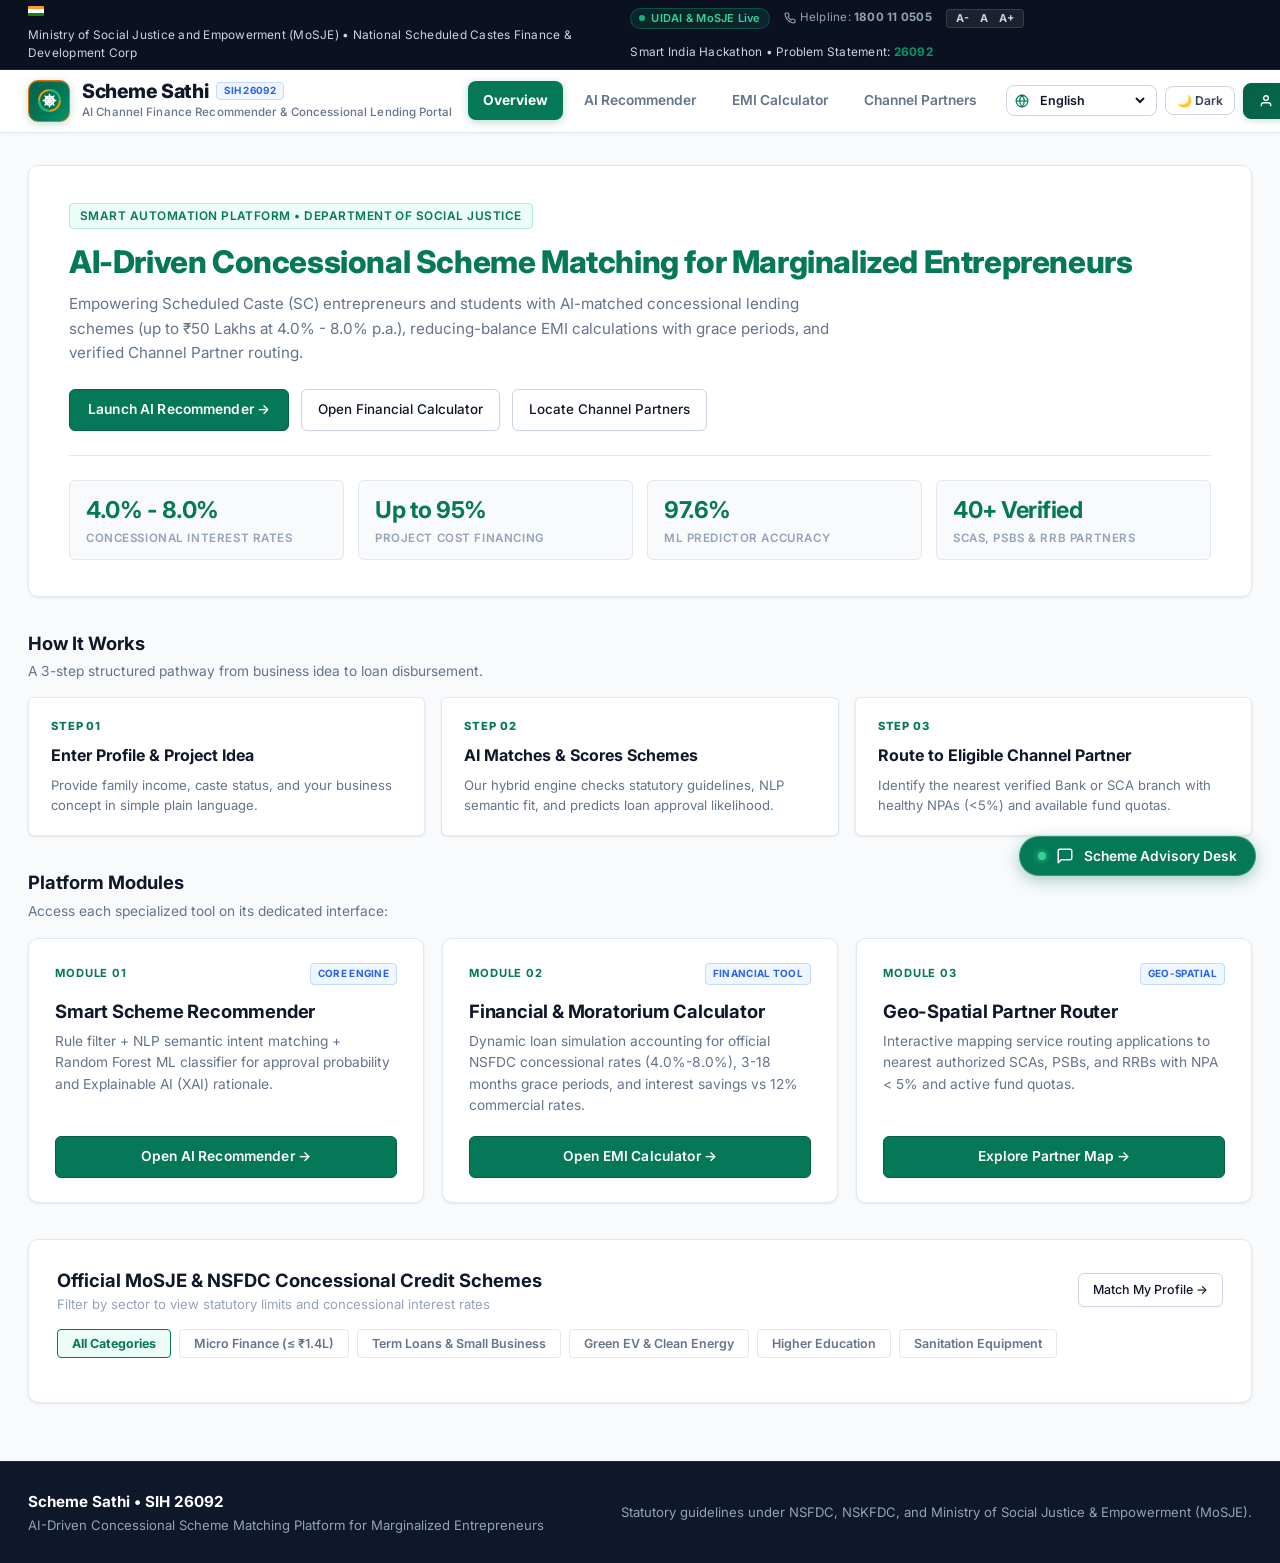
==== static/index.html @ c89c528b "Initial commit: Scheme Sathi - AI Concessional Finance Recommender & Concessional Lending Portal (SI" ====
<!DOCTYPE html>
<html lang="en">
<head>
  <meta charset="UTF-8">
  <meta name="viewport" content="width=device-width, initial-scale=1.0">
  <title>Scheme Sathi • AI Concessional Scheme Matching Platform (SIH 26092)</title>
  <link rel="stylesheet" href="/static/style.css">
  <link rel="icon" href="data:image/svg+xml,<svg xmlns=%22http://www.w3.org/2000/svg%22 viewBox=%220%22%200%22%20100%22%20100%22><rect width=%22100%22 height=%22100%22 rx=%2220%22 fill=%22%23047857%22/><text y=%2268%22 x=%2220%22 font-family=%22sans-serif%22 font-weight=%22900%22 font-size=%2250%22 fill=%22%23ffffff%22>SS</text></svg>">
</head>
<body>

  <!-- Top Gov Ribbon -->
  <div class="gov-ribbon">
    <div class="gov-ribbon-left">
      <span class="flag-strip"><span></span><span></span><span></span></span>
      <span data-i18n="gov_ribbon_text">Ministry of Social Justice and Empowerment (MoSJE) • National Scheduled Castes Finance & Development Corp</span>
    </div>
    <div class="gov-ribbon-right">
      <span class="gov-status-pill">
        <span class="gov-status-dot"></span>
        <span>UIDAI & MoSJE Live</span>
      </span>
      <a href="tel:1800110505" class="gov-ribbon-link" title="National Concessional Scheme Helpline">
        <svg width="12" height="12" viewBox="0 0 24 24" fill="none" stroke="currentColor" stroke-width="2.2"><path d="M22 16.92v3a2 2 0 0 1-2.18 2 19.79 19.79 0 0 1-8.63-3.07 19.5 19.5 0 0 1-6-6 19.79 19.79 0 0 1-3.07-8.67A2 2 0 0 1 4.11 2h3a2 2 0 0 1 2 1.72 12.84 12.84 0 0 0 .7 2.81 2 2 0 0 1-.45 2.11L8.09 9.91a16 16 0 0 0 6 6l1.27-1.27a2 2 0 0 1 2.11-.45 12.84 12.84 0 0 0 2.81.7A2 2 0 0 1 22 16.92z"></path></svg>
        <span>Helpline: <strong>1800 11 0505</strong></span>
      </a>
      <div class="gov-accessibility-tools" title="Portal Font Size Accessibility">
        <button type="button" class="font-size-btn" onclick="changeFontSize(-1)" title="Smaller Text">A-</button>
        <button type="button" class="font-size-btn" onclick="changeFontSize(0)" title="Default Text">A</button>
        <button type="button" class="font-size-btn" onclick="changeFontSize(1)" title="Larger Text">A+</button>
      </div>
      <span><span data-i18n="sih_tag">SIH PS: </span><strong style="color:var(--green-neon);">26092</strong></span>
    </div>
  </div>

  <!-- Header Navigation -->
  <header>
    <div class="nav-container">
      <a href="/" class="brand-wrapper" title="Scheme Sathi • MoSJE Concessional Lending Portal">
        <div class="brand-emblem-badge">
          <svg width="25" height="25" viewBox="0 0 24 24" fill="none" stroke="currentColor" stroke-width="2">
            <circle cx="12" cy="12" r="10" stroke="#f59e0b" stroke-width="1.8"/>
            <path d="M12 2a10 10 0 0 1 10 10M12 22a10 10 0 0 1-10-10" stroke="#10b981" stroke-width="2"/>
            <circle cx="12" cy="12" r="4" fill="#ffffff" fill-opacity="0.15"/>
            <path d="M12 6v12M6 12h12M7.76 7.76l8.48 8.48M7.76 16.24l8.48-8.48" stroke="#ffffff" stroke-width="1.4" stroke-linecap="round"/>
          </svg>
        </div>
        <div class="brand-text">
          <h1>Scheme Sathi <span class="sih-badge">SIH 26092</span></h1>
          <p data-i18n="portal_subtitle">AI Channel Finance Recommender & Concessional Lending Portal</p>
        </div>
      </a>

      <!-- Mobile Hamburger Button -->
      <button type="button" class="nav-mobile-toggle" onclick="toggleMobileNav(event)" aria-label="Toggle Navigation Menu">
        <svg width="22" height="22" viewBox="0 0 24 24" fill="none" stroke="currentColor" stroke-width="2.3" stroke-linecap="round"><line x1="3" y1="12" x2="21" y2="12"></line><line x1="3" y1="6" x2="21" y2="6"></line><line x1="3" y1="18" x2="21" y2="18"></line></svg>
      </button>

      <nav class="nav-links">
        <a href="/" class="nav-item active" data-i18n="nav_overview">
          <svg viewBox="0 0 24 24" fill="none" stroke="currentColor"><path d="M3 9l9-7 9 7v11a2 2 0 0 1-2 2H5a2 2 0 0 1-2-2z"></path><polyline points="9 22 9 12 15 12 15 22"></polyline></svg>
          <span data-i18n="nav_overview">Overview</span>
        </a>
        <a href="/recommender" class="nav-item" data-i18n="nav_recommender">
          <svg viewBox="0 0 24 24" fill="none" stroke="currentColor"><path d="M12 2v4M12 18v4M4.93 4.93l2.83 2.83M16.24 16.24l2.83 2.83M2 12h4M18 12h4M4.93 19.07l2.83-2.83M16.24 7.76l2.83-2.83"/></svg>
          <span data-i18n="nav_recommender">AI Recommender</span>
        </a>
        <a href="/calculator" class="nav-item" data-i18n="nav_calculator">
          <svg viewBox="0 0 24 24" fill="none" stroke="currentColor"><rect x="4" y="2" width="16" height="20" rx="2"></rect><line x1="8" y1="6" x2="16" y2="6"></line><line x1="16" y1="14" x2="16" y2="18"></line><path d="M16 10h.01M12 10h.01M8 10h.01M12 14h.01M8 14h.01M12 18h.01M8 18h.01"></path></svg>
          <span data-i18n="nav_calculator">EMI Calculator</span>
        </a>
        <a href="/locator" class="nav-item" data-i18n="nav_locator">
          <svg viewBox="0 0 24 24" fill="none" stroke="currentColor"><path d="M21 10c0 7-9 13-9 13s-9-6-9-13a9 9 0 0 1 18 0z"></path><circle cx="12" cy="10" r="3"></circle></svg>
          <span data-i18n="nav_locator">Channel Partners</span>
        </a>
        
        <div class="nav-controls">
          <div class="lang-select-box" title="Select Official Language">
            <svg width="14" height="14" viewBox="0 0 24 24" fill="none" stroke="var(--green-primary)" stroke-width="2"><circle cx="12" cy="12" r="10"></circle><line x1="2" y1="12" x2="22" y2="12"></line><path d="M12 2a15.3 15.3 0 0 1 4 10 15.3 15.3 0 0 1-4 10 15.3 15.3 0 0 1-4-10 15.3 15.3 0 0 1 4-10z"></path></svg>
            <select id="lang-select" class="lang-dropdown" onchange="setLanguage(this.value)" aria-label="Language Selector">
              <option value="en">English</option>
              <option value="hi">हिन्दी (Hindi)</option>
              <option value="mr">मराठी (Marathi)</option>
              <option value="ta">தமிழ் (Tamil)</option>
              <option value="te">తెలుగు (Telugu)</option>
              <option value="bn">বাংলা (Bengali)</option>
            </select>
          </div>
          <button id="theme-toggle-btn" class="theme-toggle-btn" onclick="toggleTheme()" title="Toggle Theme">
            🌙 Dark
          </button>
          <div id="auth-nav-container" class="auth-nav-container"></div>
        </div>
      </nav>
    </div>
  </header>

  <!-- Main Content -->
  <main class="main-wrapper">

    <!-- Hero Section -->
    <section class="gov-hero">
      <div class="gov-badge">
        <span data-i18n="hero_badge">Smart Automation Platform • Department of Social Justice</span>
      </div>
      <h2><span data-i18n="hero_h2_1">AI-Driven Concessional Scheme Matching for </span><span data-i18n="hero_h2_highlight">Marginalized Entrepreneurs</span></h2>
      <p data-i18n="hero_desc">
        Empowering Scheduled Caste (SC) entrepreneurs and students with AI-matched concessional lending schemes (up to ₹50 Lakhs at 4.0% - 8.0% p.a.), reducing-balance EMI calculations with grace periods, and verified Channel Partner routing.
      </p>

      <div style="display: flex; gap: 12px; flex-wrap: wrap; margin-bottom: 24px;">
        <a href="/recommender" class="btn-primary" data-i18n="btn_launch_ai">Launch AI Recommender →</a>
        <a href="/calculator" class="btn-secondary" data-i18n="btn_open_calc">Open Financial Calculator</a>
        <a href="/locator" class="btn-secondary" data-i18n="btn_locate_partners">Locate Channel Partners</a>
      </div>

      <div class="hero-stats-grid">
        <div class="stat-box">
          <h4>4.0% - 8.0%</h4>
          <p data-i18n="stat_rates_lbl">Concessional Interest Rates</p>
        </div>
        <div class="stat-box">
          <h4>Up to 95%</h4>
          <p data-i18n="stat_funding_lbl">Project Cost Financing</p>
        </div>
        <div class="stat-box">
          <h4>97.6%</h4>
          <p data-i18n="stat_accuracy_lbl">ML Predictor Accuracy</p>
        </div>
        <div class="stat-box">
          <h4>40+ Verified</h4>
          <p data-i18n="stat_partners_lbl">SCAs, PSBs & RRB Partners</p>
        </div>
      </div>
    </section>

    <!-- 3-Step Simple Stepper (How It Works - No Overwhelm) -->
    <div style="margin-bottom: 28px;">
      <h3 style="font-size: 1.15rem; font-weight: 700; color: var(--text-pure); margin-bottom: 4px;" data-i18n="how_title">
        How It Works
      </h3>
      <p style="color: var(--text-muted); font-size: 0.86rem; margin-bottom: 14px;" data-i18n="how_desc">
        A 3-step structured pathway from business idea to loan disbursement.
      </p>
      
      <div class="stepper-grid">
        <div class="step-card">
          <span class="step-number" data-i18n="step1_num">Step 01</span>
          <h4 class="step-title" data-i18n="step1_title">Enter Profile & Project Idea</h4>
          <p class="step-desc" data-i18n="step1_desc">Provide family income, caste status, and your business concept in simple plain language.</p>
        </div>
        <div class="step-card">
          <span class="step-number" data-i18n="step2_num">Step 02</span>
          <h4 class="step-title" data-i18n="step2_title">AI Matches & Scores Schemes</h4>
          <p class="step-desc" data-i18n="step2_desc">Our hybrid engine checks statutory guidelines, NLP semantic fit, and predicts loan approval likelihood.</p>
        </div>
        <div class="step-card">
          <span class="step-number" data-i18n="step3_num">Step 03</span>
          <h4 class="step-title" data-i18n="step3_title">Route to Eligible Channel Partner</h4>
          <p class="step-desc" data-i18n="step3_desc">Identify the nearest verified Bank or SCA branch with healthy NPAs (&lt;5%) and available fund quotas.</p>
        </div>
      </div>
    </div>

    <!-- 3 Dedicated Modules Showcase -->
    <div style="margin-bottom: 32px;">
      <h3 style="font-size: 1.15rem; font-weight: 700; color: var(--text-pure); margin-bottom: 4px;" data-i18n="modules_title">
        Platform Modules
      </h3>
      <p style="color: var(--text-muted); font-size: 0.86rem; margin-bottom: 16px;" data-i18n="modules_desc">
        Access each specialized tool on its dedicated interface:
      </p>

      <div class="module-cards-grid">
        <div class="module-card">
          <div>
            <div class="module-tag-header">
              <span class="module-index">Module 01</span>
              <span class="sih-badge" data-i18n="m1_tag">Core Engine</span>
            </div>
            <h3 data-i18n="m1_title">Smart Scheme Recommender</h3>
            <p data-i18n="m1_desc">
              Rule filter + NLP semantic intent matching + Random Forest ML classifier for approval probability and Explainable AI (XAI) rationale.
            </p>
          </div>
          <a href="/recommender" class="btn-primary" data-i18n="m1_btn">Open AI Recommender →</a>
        </div>

        <div class="module-card">
          <div>
            <div class="module-tag-header">
              <span class="module-index">Module 02</span>
              <span class="sih-badge" data-i18n="m2_tag">Financial Tool</span>
            </div>
            <h3 data-i18n="m2_title">Financial & Moratorium Calculator</h3>
            <p data-i18n="m2_desc">
              Dynamic loan simulation accounting for official NSFDC concessional rates (4.0%-8.0%), 3-18 months grace periods, and interest savings vs 12% commercial rates.
            </p>
          </div>
          <a href="/calculator" class="btn-primary" data-i18n="m2_btn">Open EMI Calculator →</a>
        </div>

        <div class="module-card">
          <div>
            <div class="module-tag-header">
              <span class="module-index">Module 03</span>
              <span class="sih-badge" data-i18n="m3_tag">Geo-Spatial</span>
            </div>
            <h3 data-i18n="m3_title">Geo-Spatial Partner Router</h3>
            <p data-i18n="m3_desc">
              Interactive mapping service routing applications to nearest authorized SCAs, PSBs, and RRBs with NPA &lt; 5% and active fund quotas.
            </p>
          </div>
          <a href="/locator" class="btn-primary" data-i18n="m3_btn">Explore Partner Map →</a>
        </div>
      </div>
    </div>

    <!-- Official Government Schemes Directory with Category Tabs -->
    <section class="gov-card">
      <div style="display: flex; justify-content: space-between; align-items: center; margin-bottom: 14px; flex-wrap: wrap; gap: 10px;">
        <div>
          <h3 style="font-size: 1.15rem; font-weight: 700; color: var(--text-pure);" data-i18n="schemes_dir_title">
            Official MoSJE & NSFDC Concessional Credit Schemes
          </h3>
          <p style="font-size: 0.82rem; color: var(--text-dim);" data-i18n="schemes_dir_desc">
            Filter by sector to view statutory limits and concessional interest rates
          </p>
        </div>
        <a href="/recommender" class="btn-secondary" style="padding: 6px 14px; font-size: 0.78rem;" data-i18n="btn_match_profile">
          Match My Profile →
        </a>
      </div>

      <!-- Category Filter Tabs to Prevent Overwhelm -->
      <div class="tab-pills-bar">
        <button class="tab-pill active" onclick="filterLandingSchemes('all', this)" data-i18n="tab_all">All Categories</button>
        <button class="tab-pill" onclick="filterLandingSchemes('micro_finance', this)" data-i18n="tab_micro">Micro Finance (≤ ₹1.4L)</button>
        <button class="tab-pill" onclick="filterLandingSchemes('term_loan', this)" data-i18n="tab_term">Term Loans & Small Business</button>
        <button class="tab-pill" onclick="filterLandingSchemes('green_energy', this)" data-i18n="tab_green">Green EV & Clean Energy</button>
        <button class="tab-pill" onclick="filterLandingSchemes('education', this)" data-i18n="tab_edu">Higher Education</button>
        <button class="tab-pill" onclick="filterLandingSchemes('sanitation', this)" data-i18n="tab_sanitation">Sanitation Equipment</button>
      </div>

      <div id="schemes-preview-grid" class="schemes-result-grid">
        <!-- Populated via JS -->
      </div>
    </section>

  </main>

  <!-- Footer -->
  <footer>
    <div class="footer-inner">
      <div>
        <h4 style="color: #ffffff; font-size: 0.95rem; margin-bottom: 2px;" data-i18n="footer_title">Scheme Sathi • SIH 26092</h4>
        <p data-i18n="footer_desc">AI-Driven Concessional Scheme Matching Platform for Marginalized Entrepreneurs</p>
      </div>
      <div>
        <p data-i18n="footer_guidelines">Statutory guidelines under NSFDC, NSKFDC, and Ministry of Social Justice & Empowerment (MoSJE).</p>
      </div>
    </div>
  </footer>

  <script src="/static/app.js?v=3.2"></script>
  <script>
    let cachedSchemes = [];
    let currentCategoryFilter = 'all';

    document.addEventListener('DOMContentLoaded', async () => {
      try {
        const res = await fetch('/api/schemes');
        const data = await res.json();
        cachedSchemes = data.schemes || [];
        renderSchemes(cachedSchemes);
      } catch (e) {
        console.error(e);
      }
    });

    window.onLanguageChange = function(lang) {
      if (cachedSchemes.length > 0) {
        if (currentCategoryFilter === 'all') {
          renderSchemes(cachedSchemes);
        } else {
          renderSchemes(cachedSchemes.filter(s => s.category === currentCategoryFilter));
        }
      }
    };

    function filterLandingSchemes(cat, btn) {
      currentCategoryFilter = cat;
      document.querySelectorAll('.tab-pill').forEach(p => p.classList.remove('active'));
      btn.classList.add('active');

      if (cat === 'all') {
        renderSchemes(cachedSchemes);
      } else {
        const filtered = cachedSchemes.filter(s => s.category === cat);
        renderSchemes(filtered);
      }
    }

    function renderSchemes(list) {
      const container = document.getElementById('schemes-preview-grid');
      if (!container) return;

      container.innerHTML = list.map(s => {
        const displayName = (currentLang !== 'en' && s.name_hi) ? s.name_hi : s.name;
        const displaySubName = (currentLang !== 'en' && s.name_hi) ? s.name : s.name_hi;
        const displayDesc = (currentLang !== 'en' && s.description_hi) ? s.description_hi : s.description_en;

        return `
          <div class="scheme-card">
            <div>
              <span class="scheme-cat-pill">${s.category.replace('_', ' ')}</span>
              <h4 class="scheme-title" style="font-size: 1.05rem;">${displayName}</h4>
              <p class="scheme-title-hi">${displaySubName}</p>
              
              <div class="spec-grid">
                <div class="spec-cell">
                  <span>${t('card_rate')}</span>
                  <span class="concessional-rate">${s.interest_rate_beneficiary_pct}% p.a.</span>
                </div>
                <div class="spec-cell">
                  <span>${t('card_max_loan')}</span>
                  <span>₹${(s.max_loan_amount).toLocaleString('en-IN')}</span>
                </div>
                <div class="spec-cell">
                  <span>${t('card_moratorium')}</span>
                  <span>${s.moratorium_months} ${currentLang === 'hi' ? 'माह' : 'Months'}</span>
                </div>
                <div class="spec-cell">
                  <span>${t('card_tenure')}</span>
                  <span>${s.max_tenure_years} ${currentLang === 'hi' ? 'वर्ष' : 'Years'}</span>
                </div>
              </div>
              <p style="font-size: 0.82rem; color: var(--text-muted); margin-bottom: 16px; line-height: 1.5;">${displayDesc}</p>
            </div>
            <div style="display: flex; gap: 8px; flex-wrap: wrap;">
              <a href="/recommender" class="btn-secondary" style="flex:1; font-size:0.78rem; padding:8px; text-align:center;">${currentLang === 'hi' ? 'पात्रता जांचें' : 'Check Eligibility'}</a>
              <a href="/calculator?loan=${s.max_loan_amount}&rate=${s.interest_rate_beneficiary_pct}&tenure=${s.max_tenure_years}&moratorium=${s.moratorium_months}" class="btn-secondary" style="flex:1; font-size:0.78rem; padding:8px; text-align:center;">${t('btn_calc_emi')}</a>
              <button onclick="openRegistrationModal('${s.id}')" class="btn-primary" style="width:100%; font-size:0.80rem; padding:8px; margin-top:4px;">${currentLang === 'hi' ? 'योजना हेतु ऑनलाइन पंजीकरण करें →' : 'Register for Scheme Online →'}</button>
            </div>
          </div>
        `;
      }).join('');
    }
  </script>
</body>
</html>
---- static/style.css ----
/* Scheme Sathi - Professional Institutional Design System */
/* MoSJE & NSFDC Concessional Lending Portal */
@import url('https://fonts.googleapis.com/css2?family=Inter:wght@300;400;500;600;700;800&display=swap');

:root {
  /* Institutional Light Theme (Default - Non-AI, Authentic Govt Fintech) */
  --bg-deep: #f8fafc;
  --bg-main: #f1f5f9;
  --bg-card: #ffffff;
  --bg-card-hover: #f8fafc;
  --bg-card-subtle: #f8fafc;
  --bg-glass: rgba(255, 255, 255, 0.96);
  
  --green-primary: #047857;       /* Rich MoSJE Forest Emerald */
  --green-neon: #059669;          /* Emerald 600 for high-contrast accents */
  --green-dark: #065f46;          /* Emerald 800 for buttons and active states */
  --green-glow: rgba(4, 120, 87, 0.1);
  --green-subtle: #ecfdf5;        /* Soft emerald tint for badges */
  --green-border: #a7f3d0;        /* Crisp border for success states */
  --green-border-hover: #059669;
  
  --accent-amber: #d97706;        /* Amber 600 */
  --accent-amber-subtle: #fffbeb;
  --accent-amber-border: #fde68a;
  
  --accent-red: #dc2626;          /* Red 600 */
  --accent-red-subtle: #fef2f2;
  --accent-red-border: #fecaca;
  
  --accent-blue: #2563eb;         /* Blue 600 */
  --accent-blue-subtle: #eff6ff;
  --accent-blue-border: #bfdbfe;
  
  --text-pure: #0f172a;           /* Slate 900 - Authoritative headings */
  --text-main: #334155;           /* Slate 700 - Highly legible body */
  --text-muted: #64748b;          /* Slate 500 */
  --text-dim: #94a3b8;            /* Slate 400 */
  
  --border-dark: #e2e8f0;         /* Slate 200 */
  --border-subtle: #cbd5e1;       /* Slate 300 */
  
  --radius-xs: 4px;
  --radius-sm: 6px;
  --radius-md: 10px;
  --radius-lg: 14px;
  
  --shadow-card: 0 1px 3px 0 rgba(15, 23, 42, 0.08), 0 1px 2px -1px rgba(15, 23, 42, 0.04);
  --shadow-card-hover: 0 4px 6px -1px rgba(15, 23, 42, 0.1), 0 2px 4px -2px rgba(15, 23, 42, 0.06);
  --shadow-modal: 0 20px 25px -5px rgba(15, 23, 42, 0.15), 0 8px 10px -6px rgba(15, 23, 42, 0.1);
  --shadow-glow: none;
}

[data-theme="dark"] {
  /* Executive Slate Dark Theme (Non-AI, Professional Enterprise Dark) */
  --bg-deep: #0b0f19;
  --bg-main: #0f172a;
  --bg-card: #111827;
  --bg-card-hover: #1f2937;
  --bg-card-subtle: #162032;
  --bg-glass: rgba(15, 23, 42, 0.95);
  
  --green-primary: #10b981;
  --green-neon: #10b981;
  --green-dark: #059669;
  --green-glow: rgba(16, 185, 129, 0.12);
  --green-subtle: rgba(16, 185, 129, 0.12);
  --green-border: rgba(16, 185, 129, 0.25);
  --green-border-hover: #10b981;
  
  --accent-amber: #f59e0b;
  --accent-amber-subtle: rgba(245, 158, 11, 0.12);
  --accent-amber-border: rgba(245, 158, 11, 0.25);
  
  --accent-red: #ef4444;
  --accent-red-subtle: rgba(239, 68, 68, 0.12);
  --accent-red-border: rgba(239, 68, 68, 0.25);
  
  --accent-blue: #38bdf8;
  --accent-blue-subtle: rgba(56, 189, 248, 0.12);
  --accent-blue-border: rgba(56, 189, 248, 0.25);
  
  --text-pure: #f8fafc;
  --text-main: #e2e8f0;
  --text-muted: #94a3b8;
  --text-dim: #64748b;
  
  --border-dark: #1f2937;
  --border-subtle: #374151;
  
  --shadow-card: 0 4px 12px rgba(0, 0, 0, 0.4);
  --shadow-card-hover: 0 6px 20px rgba(0, 0, 0, 0.6);
  --shadow-modal: 0 25px 50px -12px rgba(0, 0, 0, 0.7);
  --shadow-glow: none;
}

* {
  box-sizing: border-box;
  margin: 0;
  padding: 0;
  font-family: 'Inter', system-ui, -apple-system, sans-serif;
  -webkit-font-smoothing: antialiased;
}

body {
  background-color: var(--bg-deep);
  color: var(--text-main);
  line-height: 1.55;
  min-height: 100vh;
  display: flex;
  flex-direction: column;
  transition: background-color 0.2s ease, color 0.2s ease;
}

/* Top Gov Ribbon - Authoritative Government Header */
.gov-ribbon {
  background: #0b1120;
  color: #cbd5e1;
  font-size: 0.74rem;
  padding: 6px 28px;
  display: flex;
  justify-content: space-between;
  align-items: center;
  border-bottom: 1px solid #1e293b;
  letter-spacing: 0.02em;
  position: relative;
  z-index: 1001;
}

.gov-ribbon-left {
  display: flex;
  align-items: center;
  gap: 10px;
  flex-wrap: wrap;
}

.gov-ribbon-right {
  display: flex;
  align-items: center;
  gap: 14px;
  flex-wrap: wrap;
}

.flag-strip {
  width: 16px;
  height: 10px;
  display: inline-flex;
  flex-direction: column;
  margin-right: 6px;
  border-radius: 1px;
  overflow: hidden;
  vertical-align: middle;
  box-shadow: 0 0 1px rgba(0,0,0,0.5);
}
.flag-strip span:nth-child(1) { background: #FF9933; height: 3.33px; }
.flag-strip span:nth-child(2) { background: #FFFFFF; height: 3.33px; }
.flag-strip span:nth-child(3) { background: #138808; height: 3.34px; }

.gov-ribbon-link {
  color: #94a3b8;
  text-decoration: none;
  display: inline-flex;
  align-items: center;
  gap: 4px;
  font-size: 0.72rem;
  transition: color 0.15s ease;
}

.gov-ribbon-link:hover {
  color: #38bdf8;
}

.gov-status-pill {
  display: inline-flex;
  align-items: center;
  gap: 6px;
  font-size: 0.69rem;
  background: rgba(16, 185, 129, 0.12);
  color: #34d399;
  border: 1px solid rgba(16, 185, 129, 0.3);
  padding: 1px 8px;
  border-radius: 999px;
  font-weight: 600;
}

.gov-status-dot {
  width: 6px;
  height: 6px;
  background: #10b981;
  border-radius: 50%;
  animation: pulse-dot 2.2s infinite ease-in-out;
}

@keyframes pulse-dot {
  0%, 100% { opacity: 1; transform: scale(1); }
  50% { opacity: 0.35; transform: scale(0.75); }
}

.gov-accessibility-tools {
  display: inline-flex;
  align-items: center;
  gap: 3px;
  background: rgba(255, 255, 255, 0.07);
  padding: 1px 5px;
  border-radius: 4px;
  border: 1px solid rgba(255, 255, 255, 0.12);
}

.font-size-btn {
  background: transparent;
  border: none;
  color: #cbd5e1;
  font-size: 0.68rem;
  font-weight: 700;
  cursor: pointer;
  padding: 2px 4px;
  border-radius: 2px;
  transition: all 0.15s ease;
  line-height: 1;
}

.font-size-btn:hover {
  background: rgba(255, 255, 255, 0.2);
  color: #ffffff;
}

/* Header Navigation Bar */
header {
  background: var(--bg-glass);
  backdrop-filter: blur(16px);
  -webkit-backdrop-filter: blur(16px);
  border-bottom: 1px solid var(--border-dark);
  padding: 10px 28px;
  position: sticky;
  top: 0;
  z-index: 1000;
  transition: all 0.2s ease;
  box-shadow: 0 1px 4px 0 rgba(15, 23, 42, 0.05);
}

[data-theme="dark"] header {
  border-bottom: 1px solid rgba(16, 185, 129, 0.18);
  box-shadow: 0 4px 20px -2px rgba(0, 0, 0, 0.45);
}

.nav-container {
  max-width: 1360px;
  margin: 0 auto;
  display: flex;
  align-items: center;
  justify-content: space-between;
  gap: 16px;
  position: relative;
}

.brand-wrapper {
  display: flex;
  align-items: center;
  gap: 12px;
  text-decoration: none;
  flex-shrink: 0;
}

.brand-emblem-badge {
  width: 42px;
  height: 42px;
  background: linear-gradient(135deg, #065f46 0%, #047857 60%, #059669 100%);
  border: 1.5px solid #d97706;
  border-radius: 10px;
  display: flex;
  align-items: center;
  justify-content: center;
  color: #ffffff;
  box-shadow: 0 2px 8px rgba(4, 120, 87, 0.25), inset 0 1px 1px rgba(255, 255, 255, 0.2);
  transition: transform 0.2s ease, box-shadow 0.2s ease;
  position: relative;
  flex-shrink: 0;
}

.brand-wrapper:hover .brand-emblem-badge {
  transform: translateY(-1px);
  box-shadow: 0 4px 12px rgba(4, 120, 87, 0.35);
}

.brand-text h1 {
  font-size: 1.22rem;
  font-weight: 800;
  color: var(--text-pure);
  display: flex;
  align-items: center;
  gap: 8px;
  letter-spacing: -0.4px;
  line-height: 1.2;
}

.sih-badge {
  font-size: 0.62rem;
  background: var(--accent-blue-subtle);
  color: var(--accent-blue);
  padding: 2px 7px;
  border-radius: 4px;
  font-weight: 700;
  border: 1px solid var(--accent-blue-border);
  letter-spacing: 0.03em;
  text-transform: uppercase;
}

.brand-text p {
  font-size: 0.72rem;
  color: var(--text-muted);
  font-weight: 500;
  letter-spacing: 0.01em;
  margin-top: 1px;
}

.nav-links {
  display: flex;
  align-items: center;
  gap: 6px;
}

.nav-item {
  text-decoration: none;
  color: var(--text-muted);
  font-weight: 600;
  font-size: 0.86rem;
  transition: all 0.18s cubic-bezier(0.4, 0, 0.2, 1);
  padding: 8px 14px;
  border-radius: 8px;
  border: 1px solid transparent;
  display: inline-flex;
  align-items: center;
  gap: 7px;
  position: relative;
  white-space: nowrap;
}

.nav-item svg {
  width: 16px;
  height: 16px;
  stroke-width: 2.2;
  transition: transform 0.18s ease;
  flex-shrink: 0;
}

.nav-item:hover {
  color: var(--text-pure);
  background: var(--bg-card-hover);
  border-color: var(--border-dark);
}

.nav-item:hover svg {
  transform: translateY(-1px);
}

.nav-item.active {
  color: #ffffff !important;
  background: var(--green-primary);
  font-weight: 700;
  box-shadow: 0 2px 8px rgba(4, 120, 87, 0.28);
  border-color: transparent;
}

.nav-item.active svg {
  stroke: #ffffff;
}

/* Theme & Language Controls */
.nav-controls {
  display: flex;
  align-items: center;
  gap: 8px;
  margin-left: 8px;
  flex-shrink: 0;
}

.theme-toggle-btn {
  background: var(--bg-card);
  border: 1px solid var(--border-subtle);
  color: var(--text-main);
  padding: 6px 11px;
  border-radius: 8px;
  font-size: 0.76rem;
  font-weight: 600;
  cursor: pointer;
  display: inline-flex;
  align-items: center;
  gap: 6px;
  transition: all 0.15s ease;
}

.theme-toggle-btn:hover {
  border-color: var(--green-primary);
  color: var(--green-primary);
  background: var(--bg-card-hover);
}

.lang-select-box {
  display: flex;
  align-items: center;
  background: var(--bg-card);
  border: 1px solid var(--border-subtle);
  border-radius: 8px;
  padding: 4px 8px;
  gap: 5px;
  transition: border-color 0.15s ease, box-shadow 0.15s ease;
}

.lang-select-box:hover, .lang-select-box:focus-within {
  border-color: var(--green-primary);
  box-shadow: 0 0 0 2px var(--green-glow);
}

.lang-dropdown {
  background: transparent;
  border: none;
  color: var(--text-pure);
  font-size: 0.78rem;
  font-weight: 600;
  cursor: pointer;
  outline: none;
  padding: 2px 2px;
}

.lang-dropdown option {
  background: var(--bg-card);
  color: var(--text-pure);
}

/* Mobile Hamburger Toggle */
.nav-mobile-toggle {
  display: none;
  background: var(--bg-card);
  border: 1px solid var(--border-dark);
  padding: 7px 10px;
  border-radius: 8px;
  color: var(--text-pure);
  cursor: pointer;
  align-items: center;
  justify-content: center;
  transition: all 0.15s ease;
}

.nav-mobile-toggle:hover {
  background: var(--bg-card-hover);
  border-color: var(--green-primary);
}

/* Main Container */
.main-wrapper {
  max-width: 1320px;
  margin: 0 auto;
  padding: 32px 28px;
  flex: 1;
  width: 100%;
}

/* Hero Section - Clean Institutional Banner */
.gov-hero, .cyber-hero {
  background: var(--bg-card);
  border: 1px solid var(--border-dark);
  border-radius: var(--radius-md);
  padding: 36px 40px;
  margin-bottom: 32px;
  position: relative;
  box-shadow: var(--shadow-card);
}

.gov-badge, .cyber-badge {
  display: inline-flex;
  align-items: center;
  background: var(--green-subtle);
  border: 1px solid var(--green-border);
  color: var(--green-primary);
  font-size: 0.74rem;
  font-weight: 600;
  padding: 3px 10px;
  border-radius: var(--radius-xs);
  margin-bottom: 14px;
  letter-spacing: 0.04em;
  text-transform: uppercase;
}

.gov-hero h2, .cyber-hero h2 {
  font-size: 1.95rem;
  font-weight: 800;
  color: var(--text-pure);
  line-height: 1.25;
  margin-bottom: 10px;
  letter-spacing: -0.4px;
}

.gov-hero h2 span, .cyber-hero h2 span {
  color: var(--green-primary);
}

.gov-hero p, .cyber-hero p {
  color: var(--text-muted);
  font-size: 0.95rem;
  max-width: 780px;
  margin-bottom: 24px;
  line-height: 1.6;
}

.hero-stats-grid {
  display: grid;
  grid-template-columns: repeat(auto-fit, minmax(170px, 1fr));
  gap: 14px;
  padding-top: 24px;
  border-top: 1px solid var(--border-dark);
}

.stat-box {
  background: var(--bg-card-subtle);
  border: 1px solid var(--border-dark);
  border-radius: var(--radius-sm);
  padding: 12px 16px;
}

.stat-box h4 {
  font-size: 1.45rem;
  font-weight: 700;
  color: var(--green-primary);
  letter-spacing: -0.5px;
}

.stat-box p {
  font-size: 0.72rem;
  color: var(--text-dim);
  margin-bottom: 0;
  text-transform: uppercase;
  letter-spacing: 0.05em;
  font-weight: 600;
}

/* Stepper Workflow (How It Works) */
.stepper-grid {
  display: grid;
  grid-template-columns: repeat(3, 1fr);
  gap: 16px;
  margin-bottom: 32px;
}

@media (max-width: 860px) {
  .stepper-grid {
    grid-template-columns: 1fr;
  }
}

.step-card {
  background: var(--bg-card);
  border: 1px solid var(--border-dark);
  border-radius: var(--radius-sm);
  padding: 20px 22px;
  display: flex;
  flex-direction: column;
  gap: 8px;
  box-shadow: var(--shadow-card);
}

.step-number {
  font-size: 0.7rem;
  font-weight: 800;
  color: var(--green-primary);
  letter-spacing: 0.08em;
  text-transform: uppercase;
}

.step-title {
  font-size: 1rem;
  font-weight: 700;
  color: var(--text-pure);
}

.step-desc {
  font-size: 0.82rem;
  color: var(--text-muted);
  line-height: 1.5;
}

/* Feature Module Cards */
.module-cards-grid {
  display: grid;
  grid-template-columns: repeat(auto-fit, minmax(320px, 1fr));
  gap: 18px;
  margin-bottom: 36px;
}

.module-card {
  background: var(--bg-card);
  border: 1px solid var(--border-dark);
  border-radius: var(--radius-md);
  padding: 24px 26px;
  display: flex;
  flex-direction: column;
  justify-content: space-between;
  transition: transform 0.2s ease, box-shadow 0.2s ease, border-color 0.2s ease;
  box-shadow: var(--shadow-card);
}

.module-card:hover {
  transform: translateY(-2px);
  box-shadow: var(--shadow-card-hover);
  border-color: var(--green-border-hover);
}

.module-tag-header {
  display: flex;
  justify-content: space-between;
  align-items: center;
  margin-bottom: 12px;
}

.module-index {
  font-size: 0.7rem;
  font-weight: 700;
  color: var(--green-primary);
  letter-spacing: 0.08em;
  text-transform: uppercase;
}

.module-card h3 {
  font-size: 1.15rem;
  font-weight: 700;
  color: var(--text-pure);
  margin-bottom: 6px;
  letter-spacing: -0.2px;
}

.module-card p {
  color: var(--text-muted);
  font-size: 0.86rem;
  margin-bottom: 20px;
  line-height: 1.55;
}

/* Buttons - Clean Professional CTAs (No neon glow) */
.btn-primary, .btn-neon {
  background: var(--green-primary);
  color: #ffffff !important;
  font-weight: 600;
  font-size: 0.86rem;
  padding: 9px 18px;
  border-radius: var(--radius-sm);
  border: 1px solid var(--green-dark);
  cursor: pointer;
  text-decoration: none;
  display: inline-flex;
  align-items: center;
  justify-content: center;
  gap: 8px;
  transition: all 0.15s ease;
  letter-spacing: 0.01em;
  box-shadow: 0 1px 2px 0 rgba(0, 0, 0, 0.05);
}

.btn-primary:hover, .btn-neon:hover {
  background: var(--green-dark);
  color: #ffffff !important;
  box-shadow: 0 2px 4px 0 rgba(4, 120, 87, 0.25);
}

.btn-secondary, .btn-dark {
  background: var(--bg-card);
  color: var(--text-pure) !important;
  border: 1px solid var(--border-subtle);
  font-weight: 500;
  font-size: 0.84rem;
  padding: 8px 16px;
  border-radius: var(--radius-sm);
  cursor: pointer;
  text-decoration: none;
  display: inline-flex;
  align-items: center;
  justify-content: center;
  gap: 6px;
  transition: all 0.15s ease;
  box-shadow: 0 1px 2px 0 rgba(0, 0, 0, 0.03);
}

.btn-secondary:hover, .btn-dark:hover {
  background: var(--bg-card-hover);
  border-color: var(--text-muted);
  color: var(--text-pure) !important;
}

/* Category Filter Tabs */
.tab-pills-bar {
  display: flex;
  gap: 8px;
  flex-wrap: wrap;
  margin-bottom: 18px;
}

.tab-pill {
  background: var(--bg-card);
  border: 1px solid var(--border-dark);
  color: var(--text-muted);
  padding: 6px 14px;
  border-radius: var(--radius-xs);
  font-size: 0.78rem;
  font-weight: 600;
  cursor: pointer;
  transition: all 0.15s;
}

.tab-pill:hover {
  color: var(--text-pure);
  border-color: var(--border-subtle);
  background: var(--bg-card-hover);
}

.tab-pill.active {
  background: var(--green-subtle);
  border-color: var(--green-primary);
  color: var(--green-primary);
  font-weight: 700;
}

/* Progressive Disclosure Accordions */
.accordion-box {
  border: 1px solid var(--border-dark);
  border-radius: var(--radius-xs);
  background: var(--bg-card);
  margin-top: 14px;
  overflow: hidden;
}

.accordion-header {
  padding: 10px 14px;
  background: var(--bg-card-subtle);
  cursor: pointer;
  display: flex;
  justify-content: space-between;
  align-items: center;
  font-size: 0.82rem;
  font-weight: 600;
  color: var(--text-muted);
  user-select: none;
  border-bottom: 1px solid transparent;
}

.accordion-header:hover {
  color: var(--text-pure);
  background: var(--bg-card-hover);
}

.accordion-content {
  padding: 14px;
  font-size: 0.82rem;
  color: var(--text-muted);
  line-height: 1.55;
  border-top: 1px solid var(--border-dark);
  background: var(--bg-card);
}

/* Card & Form Styles */
.gov-card, .cyber-card {
  background: var(--bg-card);
  border: 1px solid var(--border-dark);
  border-radius: var(--radius-md);
  padding: 26px 28px;
  margin-bottom: 26px;
  box-shadow: var(--shadow-card);
}

.form-label {
  display: block;
  font-size: 0.74rem;
  font-weight: 600;
  color: var(--text-muted);
  margin-bottom: 5px;
  text-transform: uppercase;
  letter-spacing: 0.05em;
}

.form-input, .form-select, .form-textarea {
  width: 100%;
  padding: 9px 12px;
  border-radius: var(--radius-xs);
  border: 1px solid var(--border-subtle);
  font-size: 0.88rem;
  background: var(--bg-card);
  color: var(--text-pure);
  transition: all 0.15s ease;
}

.form-input:focus, .form-select:focus, .form-textarea:focus {
  outline: none;
  border-color: var(--green-primary);
  box-shadow: 0 0 0 3px var(--green-glow);
}

.form-textarea {
  resize: vertical;
  min-height: 75px;
}

.form-help {
  font-size: 0.72rem;
  color: var(--text-dim);
  margin-top: 4px;
}

/* Preset Persona Chips */
.persona-chip {
  background: var(--bg-card);
  border: 1px solid var(--border-subtle);
  border-radius: var(--radius-xs);
  padding: 5px 12px;
  font-size: 0.74rem;
  font-weight: 500;
  color: var(--text-main);
  cursor: pointer;
  transition: all 0.15s;
}

.persona-chip:hover {
  background: var(--green-subtle);
  border-color: var(--green-primary);
  color: var(--green-primary);
}

/* Scheme Result Cards */
.schemes-result-grid {
  display: grid;
  grid-template-columns: repeat(auto-fit, minmax(330px, 1fr));
  gap: 18px;
}

.scheme-card, .scheme-cyber-card {
  background: var(--bg-card);
  border: 1px solid var(--border-dark);
  border-radius: var(--radius-md);
  padding: 22px;
  display: flex;
  flex-direction: column;
  justify-content: space-between;
  transition: transform 0.2s ease, box-shadow 0.2s ease, border-color 0.2s ease;
  position: relative;
  box-shadow: var(--shadow-card);
}

.scheme-card:hover, .scheme-cyber-card:hover {
  transform: translateY(-2px);
  box-shadow: var(--shadow-card-hover);
  border-color: var(--border-subtle);
}

.scheme-card.top-pick, .scheme-cyber-card.top-pick {
  border: 1px solid var(--green-primary);
  box-shadow: 0 4px 14px rgba(4, 120, 87, 0.12);
}

.top-badge-ribbon {
  position: absolute;
  top: 0;
  right: 0;
  background: var(--green-primary);
  color: #ffffff;
  font-size: 0.65rem;
  font-weight: 700;
  padding: 3px 10px;
  border-bottom-left-radius: var(--radius-xs);
  text-transform: uppercase;
  letter-spacing: 0.05em;
}

.scheme-cat-pill {
  display: inline-block;
  font-size: 0.68rem;
  font-weight: 700;
  padding: 2px 7px;
  border-radius: var(--radius-xs);
  background: var(--green-subtle);
  color: var(--green-primary);
  text-transform: uppercase;
  letter-spacing: 0.06em;
  margin-bottom: 8px;
  border: 1px solid var(--green-border);
}

.scheme-title {
  font-size: 1.15rem;
  font-weight: 700;
  color: var(--text-pure);
  margin-bottom: 2px;
  line-height: 1.3;
}

.scheme-title-hi {
  font-size: 0.82rem;
  color: var(--text-dim);
  margin-bottom: 12px;
}

.metrics-pill-row {
  display: flex;
  gap: 8px;
  flex-wrap: wrap;
  margin-bottom: 14px;
}

.pill-match {
  background: var(--green-subtle);
  border: 1px solid var(--green-border);
  color: var(--green-primary);
  padding: 3px 8px;
  border-radius: var(--radius-xs);
  font-size: 0.74rem;
  font-weight: 600;
}

.pill-approval {
  padding: 3px 8px;
  border-radius: var(--radius-xs);
  font-size: 0.74rem;
  font-weight: 600;
}
.pill-approval.success { 
  background: var(--green-subtle); 
  border: 1px solid var(--green-border); 
  color: var(--green-primary); 
}
.pill-approval.warning { 
  background: var(--accent-amber-subtle); 
  border: 1px solid var(--accent-amber-border); 
  color: var(--accent-amber); 
}
.pill-approval.danger { 
  background: var(--accent-red-subtle); 
  border: 1px solid var(--accent-red-border); 
  color: var(--accent-red); 
}

.spec-grid {
  display: grid;
  grid-template-columns: 1fr 1fr;
  gap: 8px;
  background: var(--bg-card-subtle);
  border-radius: var(--radius-xs);
  padding: 10px 12px;
  margin-bottom: 14px;
  border: 1px solid var(--border-dark);
}

.spec-cell span:first-child {
  display: block;
  font-size: 0.65rem;
  color: var(--text-dim);
  text-transform: uppercase;
  letter-spacing: 0.04em;
}

.spec-cell span:last-child {
  font-size: 0.88rem;
  font-weight: 700;
  color: var(--text-pure);
}

.concessional-rate {
  color: var(--green-primary) !important;
}

/* Minimalist Calculator Layout */
.calculator-panel {
  display: grid;
  grid-template-columns: 1.1fr 0.9fr;
  gap: 28px;
  background: var(--bg-card);
  border: 1px solid var(--border-dark);
  border-radius: var(--radius-md);
  padding: 30px;
  box-shadow: var(--shadow-card);
}

@media (max-width: 960px) {
  .calculator-panel {
    grid-template-columns: 1fr;
  }
}

.slider-box {
  margin-bottom: 18px;
}

.slider-header-flex {
  display: flex;
  justify-content: space-between;
  align-items: center;
  margin-bottom: 6px;
}

.slider-live-value {
  color: var(--green-primary);
  font-weight: 700;
  font-size: 1.05rem;
}

input[type="range"] {
  width: 100%;
  accent-color: var(--green-primary);
  height: 5px;
  background: var(--border-subtle);
  border-radius: 3px;
  cursor: pointer;
}

.calc-display-box {
  background: var(--bg-card-subtle);
  border: 1px solid var(--border-dark);
  border-radius: var(--radius-md);
  padding: 24px;
  display: flex;
  flex-direction: column;
  justify-content: space-between;
}

.emi-spotlight-box {
  text-align: center;
  padding-bottom: 16px;
  border-bottom: 1px solid var(--border-dark);
  margin-bottom: 16px;
}

.emi-spotlight-box h3 {
  font-size: 2.2rem;
  font-weight: 800;
  color: var(--green-primary);
  letter-spacing: -0.5px;
}

.savings-banner {
  background: var(--green-subtle);
  border: 1px solid var(--green-border);
  border-radius: var(--radius-xs);
  padding: 12px 14px;
  text-align: center;
  margin-bottom: 16px;
}

.savings-banner h4 {
  font-size: 1.3rem;
  font-weight: 800;
  color: var(--green-primary);
}

.calc-stat-row {
  display: flex;
  justify-content: space-between;
  padding: 7px 0;
  border-bottom: 1px solid var(--border-dark);
  font-size: 0.84rem;
  color: var(--text-muted);
}

.calc-stat-row strong {
  color: var(--text-pure);
}

/* Minimalist Partner Locator Layout */
.locator-grid {
  display: grid;
  grid-template-columns: 1fr 380px;
  gap: 20px;
}

@media (max-width: 960px) {
  .locator-grid {
    grid-template-columns: 1fr;
  }
}

#map-canvas {
  width: 100%;
  height: 540px;
  border-radius: var(--radius-md);
  border: 1px solid var(--border-dark);
  box-shadow: var(--shadow-card);
}

.partner-scroll-list {
  background: var(--bg-card);
  border: 1px solid var(--border-dark);
  border-radius: var(--radius-md);
  padding: 18px;
  height: 540px;
  overflow-y: auto;
  display: flex;
  flex-direction: column;
  gap: 10px;
  box-shadow: var(--shadow-card);
}

.partner-item-card {
  background: var(--bg-card-subtle);
  border: 1px solid var(--border-dark);
  border-radius: var(--radius-xs);
  padding: 12px 14px;
  transition: all 0.15s;
}

.partner-item-card:hover {
  border-color: var(--border-subtle);
  background: var(--bg-card);
  box-shadow: 0 2px 5px rgba(15, 23, 42, 0.05);
}

.partner-item-card h5 {
  font-size: 0.88rem;
  font-weight: 700;
  color: var(--text-pure);
  margin-bottom: 2px;
}

.partner-item-card p {
  font-size: 0.76rem;
  color: var(--text-dim);
  margin-bottom: 6px;
}

.badge-tag {
  font-size: 0.68rem;
  padding: 2px 6px;
  border-radius: 2px;
  font-weight: 600;
}
.badge-green { background: var(--green-subtle); color: var(--green-primary); border: 1px solid var(--green-border); }
.badge-red { background: var(--accent-red-subtle); color: var(--accent-red); border: 1px solid var(--accent-red-border); }
.badge-blue { background: var(--accent-blue-subtle); color: var(--accent-blue); border: 1px solid var(--accent-blue-border); }

/* Pure CSS Loading Spinner */
.loading-spinner {
  display: inline-block;
  width: 14px;
  height: 14px;
  border: 2px solid rgba(255, 255, 255, 0.35);
  border-radius: 50%;
  border-top-color: #ffffff;
  animation: spin 0.8s linear infinite;
  vertical-align: middle;
}

@keyframes spin {
  to { transform: rotate(360deg); }
}

/* Modals */
.gov-modal-overlay, .cyber-modal-overlay {
  position: fixed;
  top: 0;
  left: 0;
  width: 100%;
  height: 100%;
  background: rgba(15, 23, 42, 0.6);
  backdrop-filter: blur(4px);
  display: none;
  align-items: center;
  justify-content: center;
  z-index: 1000;
  padding: 20px;
}

.gov-modal-box, .cyber-modal-box {
  background: var(--bg-card);
  border: 1px solid var(--border-dark);
  border-radius: var(--radius-md);
  max-width: 660px;
  width: 100%;
  max-height: 88vh;
  overflow-y: auto;
  box-shadow: var(--shadow-modal);
  padding: 26px;
  position: relative;
}

.modal-close-icon {
  position: absolute;
  top: 18px;
  right: 18px;
  background: var(--bg-card-subtle);
  border: 1px solid var(--border-subtle);
  border-radius: var(--radius-xs);
  width: 28px;
  height: 28px;
  color: var(--text-muted);
  cursor: pointer;
  font-size: 0.85rem;
  display: flex;
  align-items: center;
  justify-content: center;
}

.modal-close-icon:hover {
  color: var(--text-pure);
  border-color: var(--text-muted);
}

/* Footer */
footer {
  background: #0f172a;
  border-top: 1px solid #1e293b;
  color: #94a3b8;
  padding: 28px 28px;
  margin-top: auto;
}

.footer-inner {
  max-width: 1320px;
  margin: 0 auto;
  display: flex;
  justify-content: space-between;
  align-items: center;
  flex-wrap: wrap;
  gap: 16px;
  font-size: 0.82rem;
}

.footer-inner a {
  color: #34d399;
  text-decoration: none;
}

.footer-inner a:hover {
  text-decoration: underline;
}

/* Print View */
@media print {
  body { background: white !important; color: black !important; }
  header, footer, .nav-links, .btn-neon, .btn-primary, .btn-dark, .btn-secondary, .modal-close-icon, .gov-ribbon, .chat-launcher-btn, .chat-widget-panel { display: none !important; }
  #printable-app-area, #printable-app-area * { visibility: visible; color: black !important; background: white !important; }
  #printable-app-area { position: absolute; left: 0; top: 0; width: 100%; border: none !important; }
}

/* Institutional Chatbot Advisory Desk Styles */
.chat-launcher-btn {
  position: fixed;
  bottom: 24px;
  right: 24px;
  z-index: 990;
  display: flex;
  align-items: center;
  gap: 10px;
  background: var(--green-primary);
  color: #ffffff;
  border: 1px solid rgba(255, 255, 255, 0.2);
  padding: 10px 18px;
  border-radius: 30px;
  font-size: 0.86rem;
  font-weight: 600;
  cursor: pointer;
  box-shadow: 0 4px 16px rgba(4, 120, 87, 0.35);
  transition: all 0.2s ease;
}

.chat-launcher-btn:hover {
  background: var(--green-dark);
  box-shadow: 0 6px 20px rgba(4, 120, 87, 0.45);
  transform: translateY(-2px);
}

.chat-launcher-dot {
  width: 8px;
  height: 8px;
  border-radius: 50%;
  background: #34d399;
  display: inline-block;
  box-shadow: 0 0 6px #34d399;
}

.chat-widget-panel {
  position: fixed;
  bottom: 82px;
  right: 24px;
  width: 390px;
  max-width: calc(100vw - 32px);
  height: 570px;
  max-height: calc(100vh - 100px);
  z-index: 995;
  background: var(--bg-card);
  border: 1px solid var(--border-dark);
  border-radius: var(--radius-md);
  box-shadow: 0 16px 40px rgba(15, 23, 42, 0.18);
  display: none;
  flex-direction: column;
  overflow: hidden;
  animation: chatSlideIn 0.22s ease-out;
}

@keyframes chatSlideIn {
  from { opacity: 0; transform: translateY(12px) scale(0.97); }
  to { opacity: 1; transform: translateY(0) scale(1); }
}

.chat-widget-header {
  background: var(--green-primary);
  color: #ffffff;
  padding: 12px 16px;
  display: flex;
  align-items: center;
  justify-content: space-between;
  border-bottom: 1px solid rgba(255, 255, 255, 0.12);
}

.chat-header-info {
  display: flex;
  flex-direction: column;
  gap: 2px;
}

.chat-header-title {
  font-size: 0.92rem;
  font-weight: 700;
  display: flex;
  align-items: center;
  gap: 8px;
  letter-spacing: -0.2px;
}

.chat-header-sub {
  font-size: 0.72rem;
  opacity: 0.9;
  letter-spacing: 0.01em;
}

.chat-header-tools {
  display: flex;
  align-items: center;
  gap: 6px;
}

.chat-tool-btn {
  background: rgba(255, 255, 255, 0.15);
  border: none;
  color: #ffffff;
  width: 28px;
  height: 28px;
  border-radius: 4px;
  cursor: pointer;
  display: flex;
  align-items: center;
  justify-content: center;
  transition: background 0.15s ease;
}

.chat-tool-btn:hover {
  background: rgba(255, 255, 255, 0.28);
}

.chat-messages {
  flex: 1;
  overflow-y: auto;
  padding: 14px;
  display: flex;
  flex-direction: column;
  gap: 12px;
  background: var(--bg-deep);
}

.chat-bubble-user {
  align-self: flex-end;
  background: var(--green-primary);
  color: #ffffff;
  padding: 9px 13px;
  border-radius: 12px 12px 2px 12px;
  max-width: 82%;
  font-size: 0.83rem;
  line-height: 1.45;
  word-break: break-word;
}

.chat-bubble-bot {
  align-self: flex-start;
  background: var(--bg-card);
  color: var(--text-pure);
  border: 1px solid var(--border-dark);
  padding: 11px 13px;
  border-radius: 12px 12px 12px 2px;
  max-width: 90%;
  font-size: 0.82rem;
  line-height: 1.5;
  box-shadow: var(--shadow-card);
}

.chat-bubble-bot strong {
  color: var(--text-pure);
}

.chat-badge-verified {
  display: inline-block;
  font-size: 0.68rem;
  background: var(--green-subtle);
  color: var(--green-primary);
  border: 1px solid var(--green-border);
  padding: 1px 6px;
  border-radius: 3px;
  font-weight: 700;
  margin-bottom: 6px;
}

.chat-action-btn-row {
  display: flex;
  flex-wrap: wrap;
  gap: 6px;
  margin-top: 8px;
}

.chat-action-btn {
  background: var(--bg-card-subtle);
  border: 1px solid var(--green-border);
  color: var(--green-primary);
  padding: 4px 9px;
  border-radius: 4px;
  font-size: 0.74rem;
  font-weight: 600;
  text-decoration: none;
  display: inline-flex;
  align-items: center;
  gap: 4px;
  cursor: pointer;
  transition: all 0.15s ease;
}

.chat-action-btn:hover {
  background: var(--green-subtle);
  border-color: var(--green-primary);
}

.chat-quick-suggestions {
  padding: 8px 12px;
  background: var(--bg-card);
  border-top: 1px solid var(--border-dark);
  display: flex;
  gap: 6px;
  overflow-x: auto;
  scrollbar-width: thin;
}

.chat-chip {
  background: var(--bg-card-subtle);
  border: 1px solid var(--border-subtle);
  color: var(--text-main);
  padding: 4px 10px;
  border-radius: 12px;
  font-size: 0.73rem;
  white-space: nowrap;
  cursor: pointer;
  transition: all 0.15s ease;
}

.chat-chip:hover {
  border-color: var(--green-primary);
  color: var(--green-primary);
  background: var(--green-subtle);
}

.chat-input-bar {
  padding: 10px 12px;
  border-top: 1px solid var(--border-dark);
  background: var(--bg-card);
  display: flex;
  align-items: center;
  gap: 8px;
}

.chat-input-field {
  flex: 1;
  border: 1px solid var(--border-subtle);
  background: var(--bg-deep);
  color: var(--text-pure);
  padding: 8px 12px;
  border-radius: 6px;
  font-size: 0.82rem;
  outline: none;
  transition: border-color 0.15s ease;
}

.chat-input-field:focus {
  border-color: var(--green-primary);
}

.chat-voice-btn {
  background: var(--bg-card-subtle);
  border: 1px solid var(--border-subtle);
  border-radius: 6px;
  width: 34px;
  height: 34px;
  display: flex;
  align-items: center;
  justify-content: center;
  cursor: pointer;
  color: var(--text-muted);
  transition: all 0.15s ease;
}

.chat-voice-btn:hover {
  border-color: var(--green-primary);
  color: var(--green-primary);
}

.chat-voice-btn.recording {
  background: var(--accent-red-subtle);
  border-color: var(--accent-red);
  color: var(--accent-red);
  animation: pulseRecording 1s infinite;
}

@keyframes pulseRecording {
  0% { transform: scale(1); }
  50% { transform: scale(1.08); }
  100% { transform: scale(1); }
}

.chat-send-btn {
  background: var(--green-primary);
  border: none;
  border-radius: 6px;
  width: 34px;
  height: 34px;
  display: flex;
  align-items: center;
  justify-content: center;
  cursor: pointer;
  color: #ffffff;
  transition: background 0.15s ease;
}

.chat-send-btn:hover {
  background: var(--green-dark);
}

@media (max-width: 600px) {
  .chat-widget-panel {
    bottom: 0;
    right: 0;
    width: 100vw;
    height: 100vh;
    max-height: 100vh;
    border-radius: 0;
  }
}

/* Institutional Scheme Registration & Pre-Submission Confirmation Styles */
.reg-modal-backdrop {
  position: fixed;
  top: 0;
  left: 0;
  width: 100vw;
  height: 100vh;
  background: rgba(15, 23, 42, 0.65);
  backdrop-filter: blur(4px);
  display: none;
  align-items: center;
  justify-content: center;
  z-index: 1000;
  padding: 16px;
  overflow-y: auto;
}

.reg-modal-content {
  background: var(--bg-card);
  border: 1px solid var(--border-dark);
  border-radius: var(--radius-md);
  box-shadow: var(--shadow-modal);
  width: 100%;
  max-width: 680px;
  max-height: 92vh;
  overflow-y: auto;
  display: flex;
  flex-direction: column;
  animation: regSlideIn 0.2s ease-out;
}

@keyframes regSlideIn {
  from { opacity: 0; transform: translateY(16px); }
  to { opacity: 1; transform: translateY(0); }
}

.reg-modal-header {
  padding: 18px 24px;
  border-bottom: 1px solid var(--border-dark);
  display: flex;
  justify-content: space-between;
  align-items: flex-start;
  background: var(--bg-card-subtle);
}

.reg-modal-header h3 {
  font-size: 1.15rem;
  font-weight: 800;
  color: var(--text-pure);
  letter-spacing: -0.2px;
}

.reg-modal-header p {
  font-size: 0.78rem;
  color: var(--text-muted);
  margin-top: 3px;
}

.reg-modal-body {
  padding: 22px 24px;
  display: flex;
  flex-direction: column;
  gap: 16px;
}

.reg-form-grid {
  display: grid;
  grid-template-columns: 1fr 1fr;
  gap: 14px;
}

@media (max-width: 600px) {
  .reg-form-grid {
    grid-template-columns: 1fr;
  }
}

.reg-input-group {
  display: flex;
  flex-direction: column;
  gap: 5px;
}

.reg-input-group label {
  font-size: 0.76rem;
  font-weight: 700;
  color: var(--text-pure);
  text-transform: uppercase;
  letter-spacing: 0.02em;
}

.reg-input-group input,
.reg-input-group select {
  padding: 8px 12px;
  background: var(--bg-deep);
  border: 1px solid var(--border-subtle);
  border-radius: var(--radius-xs);
  color: var(--text-pure);
  font-size: 0.84rem;
  outline: none;
}

.reg-input-group input:focus,
.reg-input-group select:focus {
  border-color: var(--green-primary);
}

.confirm-review-card {
  background: var(--bg-card-subtle);
  border: 1px solid var(--border-subtle);
  border-radius: var(--radius-sm);
  padding: 16px 18px;
  display: flex;
  flex-direction: column;
  gap: 10px;
}

.confirm-review-row {
  display: flex;
  justify-content: space-between;
  align-items: center;
  font-size: 0.82rem;
  padding-bottom: 6px;
  border-bottom: 1px dashed var(--border-dark);
}

.confirm-review-row:last-child {
  border-bottom: none;
  padding-bottom: 0;
}

.confirm-review-label {
  color: var(--text-muted);
}

.confirm-review-val {
  font-weight: 600;
  color: var(--text-pure);
  text-align: right;
}

.statutory-undertaking-card {
  background: var(--green-subtle);
  border: 1px solid var(--green-border);
  border-radius: var(--radius-sm);
  padding: 14px 16px;
  display: flex;
  gap: 10px;
  align-items: flex-start;
  font-size: 0.80rem;
  line-height: 1.45;
  color: var(--text-main);
}

.statutory-undertaking-card input[type="checkbox"] {
  margin-top: 3px;
  accent-color: var(--green-primary);
  width: 16px;
  height: 16px;
  cursor: pointer;
}

.reg-receipt-slip {
  border: 2px solid var(--green-primary);
  border-radius: var(--radius-sm);
  padding: 22px;
  background: #ffffff;
  color: #0f172a;
}

[data-theme="dark"] .reg-receipt-slip {
  background: #111827;
  color: #f8fafc;
}

/* --------------------------------------------------
   Beneficiary Authentication & Profile Navigation Hub
   -------------------------------------------------- */
.auth-nav-container {
  display: flex;
  align-items: center;
  gap: 8px;
  position: relative;
}

/* Primary High-Contrast Login CTA (Logged Out) */
.btn-auth-nav {
  display: inline-flex;
  align-items: center;
  gap: 7px;
  background: linear-gradient(135deg, var(--green-dark) 0%, var(--green-primary) 100%);
  color: #ffffff !important;
  border: 1px solid var(--green-dark);
  padding: 7px 15px;
  border-radius: 8px;
  font-size: 0.82rem;
  font-weight: 700;
  cursor: pointer;
  transition: all 0.18s ease;
  white-space: nowrap;
  box-shadow: 0 2px 6px rgba(4, 120, 87, 0.2);
  text-decoration: none;
}

.btn-auth-nav:hover {
  transform: translateY(-1px);
  box-shadow: 0 4px 12px rgba(4, 120, 87, 0.35);
  filter: brightness(1.06);
}

.btn-auth-nav svg {
  stroke-width: 2.3;
}

/* Interactive Beneficiary Profile Dropdown (Logged In) */
.user-profile-wrapper {
  position: relative;
  display: inline-block;
}

.user-profile-chip-btn {
  display: inline-flex;
  align-items: center;
  gap: 8px;
  background: var(--bg-card);
  border: 1px solid var(--border-subtle);
  padding: 4px 10px 4px 5px;
  border-radius: 999px;
  cursor: pointer;
  transition: all 0.15s ease;
  user-select: none;
}

.user-profile-chip-btn:hover, .user-profile-chip-btn.active {
  border-color: var(--green-primary);
  box-shadow: 0 2px 8px var(--green-glow);
  background: var(--bg-card-hover);
}

.user-avatar-circle {
  width: 28px;
  height: 28px;
  border-radius: 50%;
  background: linear-gradient(135deg, var(--green-dark), var(--green-primary));
  color: #ffffff;
  display: flex;
  align-items: center;
  justify-content: center;
  font-weight: 800;
  font-size: 0.74rem;
  position: relative;
  flex-shrink: 0;
}

.user-verified-badge-dot {
  position: absolute;
  bottom: -1px;
  right: -1px;
  width: 9px;
  height: 9px;
  background: #10b981;
  border: 1.5px solid var(--bg-card);
  border-radius: 50%;
}

.user-name-label {
  font-size: 0.80rem;
  font-weight: 700;
  color: var(--text-pure);
  max-width: 120px;
  overflow: hidden;
  text-overflow: ellipsis;
  white-space: nowrap;
}

.user-caste-pill {
  font-size: 0.65rem;
  font-weight: 800;
  background: var(--green-subtle);
  color: var(--green-primary);
  padding: 1px 6px;
  border-radius: 4px;
  border: 1px solid var(--green-border);
}

.user-chevron-icon {
  color: var(--text-muted);
  transition: transform 0.2s ease;
}

.user-profile-chip-btn.active .user-chevron-icon {
  transform: rotate(180deg);
}

/* Dropdown Menu */
.user-profile-dropdown-menu {
  position: absolute;
  top: calc(100% + 8px);
  right: 0;
  min-width: 260px;
  background: var(--bg-card);
  border: 1px solid var(--border-dark);
  border-radius: 12px;
  box-shadow: var(--shadow-modal);
  padding: 10px;
  display: none;
  flex-direction: column;
  gap: 4px;
  z-index: 1200;
  animation: fadeInDown 0.15s ease-out forwards;
}

@keyframes fadeInDown {
  from { opacity: 0; transform: translateY(-6px); }
  to { opacity: 1; transform: translateY(0); }
}

.user-profile-dropdown-menu.show {
  display: flex;
}

.user-card-summary {
  padding: 10px 12px;
  background: var(--bg-card-subtle);
  border-radius: 8px;
  border: 1px solid var(--border-dark);
  margin-bottom: 4px;
}

.user-card-name {
  font-size: 0.88rem;
  font-weight: 800;
  color: var(--text-pure);
  margin-bottom: 2px;
}

.user-card-meta {
  font-size: 0.74rem;
  color: var(--text-muted);
  display: flex;
  flex-direction: column;
  gap: 2px;
}

.user-dropdown-item {
  display: flex;
  align-items: center;
  gap: 10px;
  padding: 8px 12px;
  color: var(--text-main);
  text-decoration: none;
  font-size: 0.82rem;
  font-weight: 600;
  border-radius: 6px;
  border: none;
  background: transparent;
  cursor: pointer;
  width: 100%;
  text-align: left;
  transition: all 0.12s ease;
}

.user-dropdown-item:hover {
  background: var(--bg-card-hover);
  color: var(--text-pure);
}

.user-dropdown-item svg {
  width: 15px;
  height: 15px;
  stroke: currentColor;
  flex-shrink: 0;
}

.user-dropdown-item.danger {
  color: #dc2626;
  border-top: 1px solid var(--border-dark);
  margin-top: 2px;
  padding-top: 9px;
}

.user-dropdown-item.danger:hover {
  background: var(--accent-red-subtle);
  color: #b91c1c;
}

/* Legacy button fallbacks for backwards compatibility */
.btn-user-action, .btn-user-logout {
  display: none;
}

/* Responsive Breakpoints for Navbar */
@media (max-width: 1120px) {
  .nav-item span {
    font-size: 0.82rem;
  }
  .nav-item {
    padding: 7px 11px;
    gap: 5px;
  }
  .brand-text p {
    display: none;
  }
}

@media (max-width: 980px) {
  .nav-mobile-toggle {
    display: inline-flex;
  }
  .nav-links {
    display: none;
    position: absolute;
    top: 100%;
    left: 0;
    right: 0;
    background: var(--bg-card);
    border-bottom: 2px solid var(--green-primary);
    flex-direction: column;
    align-items: stretch;
    padding: 16px 20px;
    gap: 8px;
    box-shadow: 0 12px 28px rgba(0, 0, 0, 0.2);
    z-index: 1005;
  }
  .nav-links.open {
    display: flex;
  }
  .nav-item {
    padding: 10px 14px;
    font-size: 0.90rem;
    border-radius: 8px;
  }
  .nav-controls {
    margin-left: 0;
    margin-top: 8px;
    padding-top: 12px;
    border-top: 1px solid var(--border-dark);
    justify-content: space-between;
    width: 100%;
    flex-wrap: wrap;
  }
  .gov-ribbon {
    padding: 6px 14px;
  }
  .gov-ribbon-right {
    display: none;
  }
}

/* Auth Modal */
.auth-modal-backdrop {
  position: fixed;
  inset: 0;
  background: rgba(15, 23, 42, 0.75);
  backdrop-filter: blur(4px);
  z-index: 2200;
  display: none;
  align-items: center;
  justify-content: center;
  padding: 16px;
}

.auth-modal-content {
  background: var(--bg-card);
  border: 1px solid var(--border-dark);
  border-radius: var(--radius-md);
  max-width: 580px;
  width: 100%;
  max-height: 92vh;
  overflow-y: auto;
  box-shadow: 0 20px 25px -5px rgba(0, 0, 0, 0.3), 0 10px 10px -5px rgba(0, 0, 0, 0.2);
  display: flex;
  flex-direction: column;
}

.auth-modal-header {
  padding: 18px 22px;
  border-bottom: 1px solid var(--border-dark);
  display: flex;
  justify-content: space-between;
  align-items: center;
}

.auth-modal-header h3 {
  font-size: 1.15rem;
  font-weight: 800;
  color: var(--text-pure);
  letter-spacing: -0.2px;
}

.auth-tabs-bar {
  display: flex;
  border-bottom: 2px solid var(--border-dark);
  background: var(--bg-card-subtle);
  padding: 0 18px;
}

.auth-tab-btn {
  background: none;
  border: none;
  padding: 12px 18px;
  font-size: 0.84rem;
  font-weight: 700;
  color: var(--text-muted);
  cursor: pointer;
  border-bottom: 3px solid transparent;
  margin-bottom: -2px;
  transition: all 0.15s ease;
}

.auth-tab-btn.active {
  color: var(--green-primary);
  border-bottom-color: var(--green-primary);
}

.auth-tab-btn:hover:not(.active) {
  color: var(--text-pure);
}

.auth-modal-body {
  padding: 22px;
  display: flex;
  flex-direction: column;
  gap: 16px;
}

.auth-error-banner {
  background: rgba(220, 38, 38, 0.08);
  border: 1px solid rgba(220, 38, 38, 0.3);
  color: #dc2626;
  padding: 9px 14px;
  border-radius: var(--radius-xs);
  font-size: 0.80rem;
  display: none;
}

.my-apps-item {
  border: 1px solid var(--border-dark);
  background: var(--bg-card-subtle);
  border-radius: var(--radius-sm);
  padding: 14px 16px;
  margin-bottom: 12px;
  display: flex;
  flex-direction: column;
  gap: 8px;
}

/* Dedicated Auth Portal Page Styles */
.auth-page-container {
  display: flex;
  justify-content: center;
  align-items: flex-start;
  padding: 10px 0 40px 0;
}

.auth-page-card {
  background: var(--bg-card);
  border: 1px solid var(--border-dark);
  border-radius: var(--radius-md);
  box-shadow: 0 10px 25px -5px rgba(0, 0, 0, 0.1), 0 8px 10px -6px rgba(0, 0, 0, 0.1);
  width: 100%;
  max-width: 680px;
  overflow: hidden;
}

.auth-page-tabs {
  display: flex;
  border-bottom: 2px solid var(--border-dark);
  background: var(--bg-card-subtle);
}

.auth-page-tab {
  flex: 1;
  display: inline-flex;
  align-items: center;
  justify-content: center;
  gap: 8px;
  padding: 14px 16px;
  background: none;
  border: none;
  font-size: 0.86rem;
  font-weight: 700;
  color: var(--text-muted);
  cursor: pointer;
  border-bottom: 3px solid transparent;
  margin-bottom: -2px;
  transition: all 0.15s ease;
  text-align: center;
}

.auth-page-tab:hover:not(.active) {
  color: var(--text-pure);
  background: rgba(0, 0, 0, 0.02);
}

.auth-page-tab.active {
  color: var(--green-primary);
  border-bottom-color: var(--green-primary);
  background: var(--bg-card);
}

.auth-demo-bar {
  padding: 10px 20px;
  background: var(--bg-deep);
  border-bottom: 1px solid var(--border-subtle);
  display: flex;
  align-items: center;
  justify-content: space-between;
  gap: 10px;
  flex-wrap: wrap;
}

.btn-demo-fill {
  background: var(--green-subtle);
  border: 1px dashed var(--green-border);
  color: var(--green-primary);
  font-size: 0.72rem;
  font-weight: 700;
  padding: 4px 10px;
  border-radius: 4px;
  cursor: pointer;
  transition: all 0.15s ease;
}

.btn-demo-fill:hover {
  background: var(--green-primary);
  color: #ffffff;
  border-style: solid;
}

.auth-panel-body {
  padding: 24px;
}

.auth-info-banner {
  background: var(--green-subtle);
  border: 1px solid var(--green-border);
  color: var(--green-primary);
  padding: 10px 16px;
  margin: 14px 24px 0 24px;
  border-radius: var(--radius-xs);
  font-size: 0.82rem;
  font-weight: 600;
}

/* Aadhaar OTP & Input Styling */
.aadhaar-input {
  letter-spacing: 2px;
  font-family: monospace, var(--font-main);
  font-weight: 700;
}

.otp-input {
  letter-spacing: 4px;
  font-family: monospace, var(--font-main);
  text-align: center;
  font-weight: 800;
}

.auth-otp-notice {
  background: var(--green-subtle);
  border: 1px solid var(--green-border);
  color: var(--green-primary);
  padding: 10px 14px;
  border-radius: var(--radius-xs);
  font-size: 0.80rem;
  line-height: 1.4;
  font-weight: 600;
}

.auth-demo-otp-banner {
  background: var(--bg-card-subtle);
  border: 1px dashed var(--border-dark);
  padding: 8px 12px;
  border-radius: var(--radius-xs);
  font-size: 0.76rem;
  color: var(--text-muted);
}

.btn-demo-copy {
  background: var(--green-subtle);
  border: 1px solid var(--green-border);
  color: var(--green-primary);
  font-size: 0.70rem;
  font-weight: 700;
  padding: 3px 8px;
  border-radius: 3px;
  cursor: pointer;
  transition: all 0.15s ease;
}

.btn-demo-copy:hover {
  background: var(--green-primary);
  color: #ffffff;
}
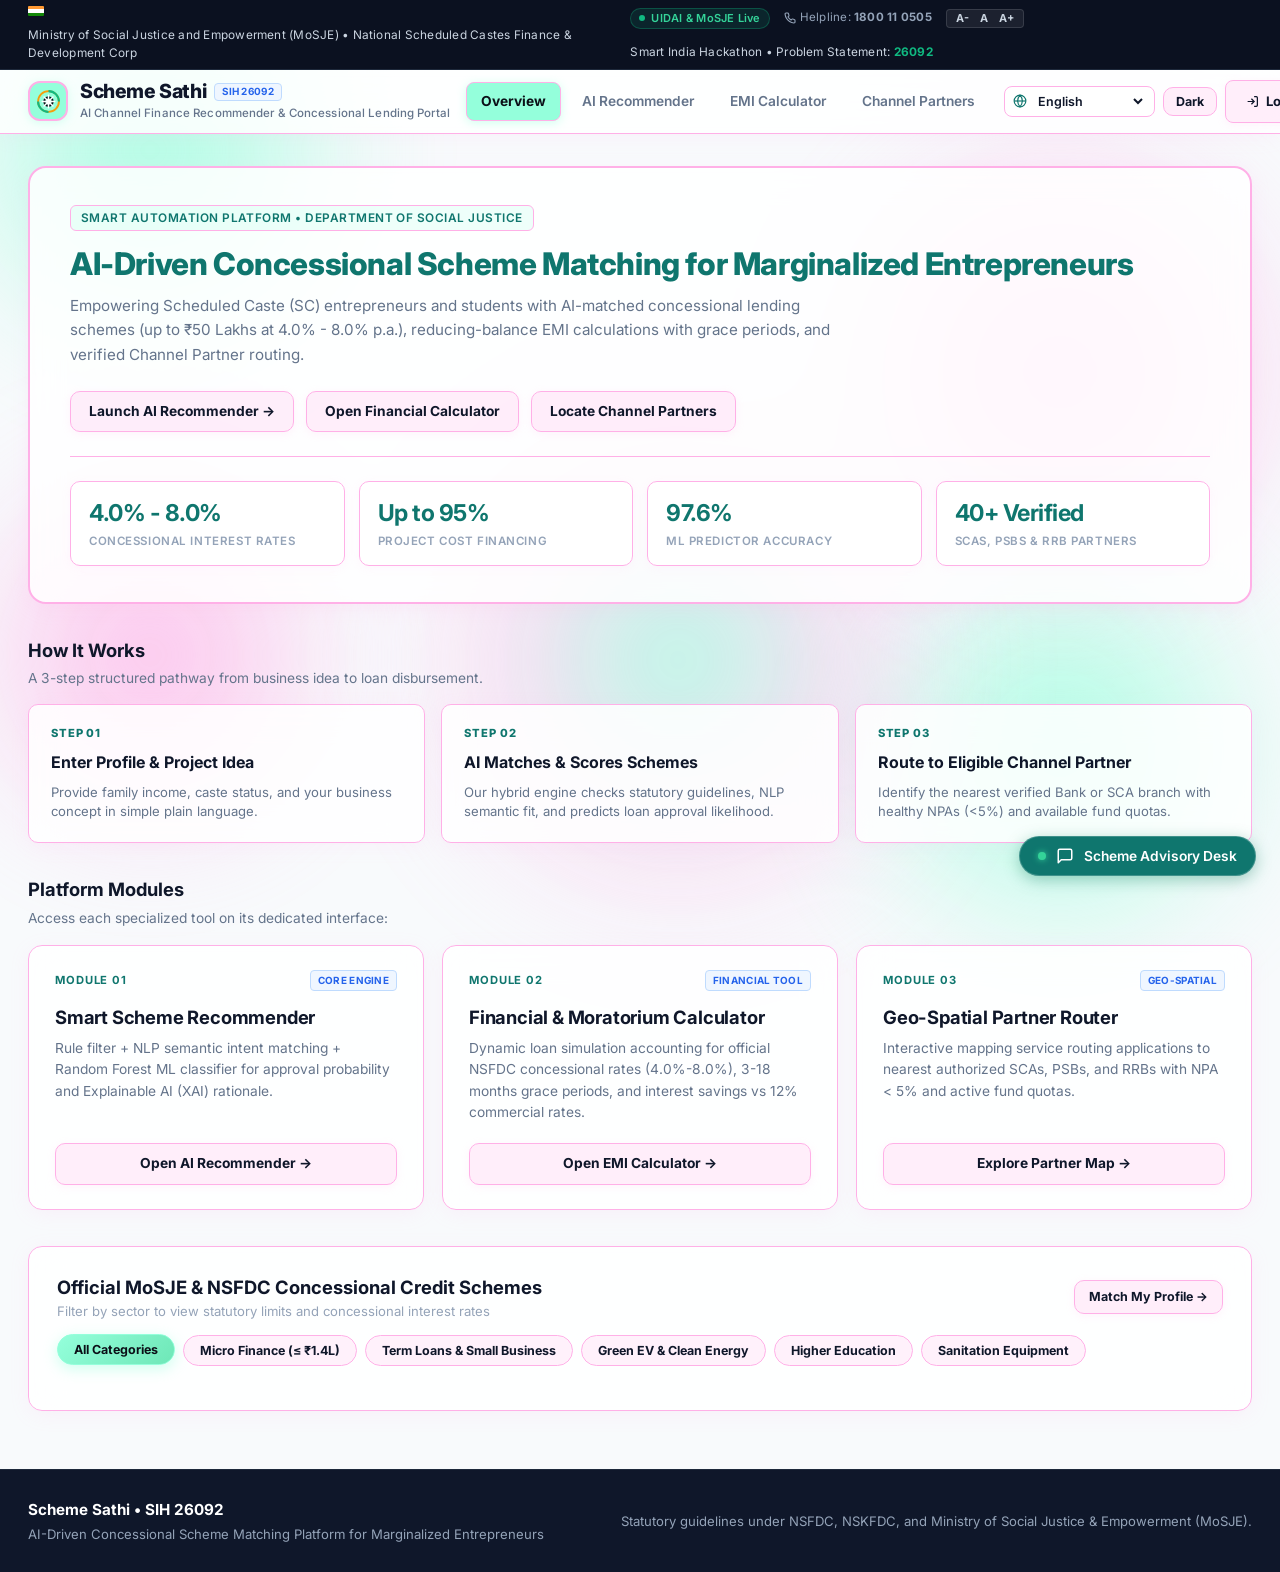
==== commit 33bd207c: "Production Release • Scheme Sathi Live Deployment" ====
--- a/static/index.html
+++ b/static/index.html
@@ -4,10 +4,31 @@
   <meta charset="UTF-8">
   <meta name="viewport" content="width=device-width, initial-scale=1.0">
   <title>Scheme Sathi • AI Concessional Scheme Matching Platform (SIH 26092)</title>
-  <link rel="stylesheet" href="/static/style.css">
+  <meta name="description" content="AI-Driven Concessional Credit Matching & Channel Partner Routing Platform for Marginalized Entrepreneurs (SIH PS 26092).">
+  <meta name="theme-color" content="#0b1120">
+  <!-- Open Graph / Social Link Preview -->
+  <meta property="og:type" content="website">
+  <meta property="og:title" content="Scheme Sathi • AI Concessional Scheme Matching Platform">
+  <meta property="og:description" content="AI-Driven Concessional Credit Matching & Channel Partner Routing Platform for Marginalized Entrepreneurs (SIH 26092).">
+  <meta property="og:image" content="/static/scheme_sathi_logo.png">
+  <!-- Twitter -->
+  <meta name="twitter:card" content="summary_large_image">
+  <meta name="twitter:title" content="Scheme Sathi • AI Concessional Scheme Matching Platform">
+  <meta name="twitter:description" content="AI-Driven Concessional Credit Matching & Channel Partner Routing Platform for Marginalized Entrepreneurs (SIH 26092).">
+  <meta name="twitter:image" content="/static/scheme_sathi_logo.png">
+  <link rel="stylesheet" href="/static/style.css?v=3.5">
   <link rel="icon" href="data:image/svg+xml,<svg xmlns=%22http://www.w3.org/2000/svg%22 viewBox=%220%22%200%22%20100%22%20100%22><rect width=%22100%22 height=%22100%22 rx=%2220%22 fill=%22%23047857%22/><text y=%2268%22 x=%2220%22 font-family=%22sans-serif%22 font-weight=%22900%22 font-size=%2250%22 fill=%22%23ffffff%22>SS</text></svg>">
 </head>
 <body>
+  <!-- Ambient Blurred Glowing Balls (Mint & Pink Mesh) -->
+  <div class="ambient-glow-backdrop" aria-hidden="true">
+    <div class="ambient-orb orb-mint-1"></div>
+    <div class="ambient-orb orb-pink-1"></div>
+    <div class="ambient-orb orb-pink-2"></div>
+    <div class="ambient-orb orb-mint-2"></div>
+    <div class="ambient-orb orb-mint-3"></div>
+  </div>
+
 
   <!-- Top Gov Ribbon -->
   <div class="gov-ribbon">
@@ -262,7 +283,7 @@
     </div>
   </footer>
 
-  <script src="/static/app.js?v=3.2"></script>
+  <script src="/static/app.js?v=3.5"></script>
   <script>
     let cachedSchemes = [];
     let currentCategoryFilter = 'all';
--- a/static/style.css
+++ b/static/style.css
@@ -3,69 +3,79 @@
 @import url('https://fonts.googleapis.com/css2?family=Inter:wght@300;400;500;600;700;800&display=swap');
 
 :root {
-  /* Institutional Light Theme (Default - Non-AI, Authentic Govt Fintech) */
+  /* AWD Mint & Soft Pink Design System (Light Theme) */
+  --brand-mint: #94ffdb;
+  --brand-pink: #ffb0e7;
+  --brand-pink-subtle: rgba(255, 176, 231, 0.22);
+  --border-pink: #ffb0e7;
+
   --bg-deep: #f8fafc;
-  --bg-main: #f1f5f9;
-  --bg-card: #ffffff;
-  --bg-card-hover: #f8fafc;
-  --bg-card-subtle: #f8fafc;
-  --bg-glass: rgba(255, 255, 255, 0.96);
+  --bg-main: #f8fafc;
+  --bg-card: rgba(255, 255, 255, 0.85);
+  --bg-card-hover: rgba(255, 255, 255, 0.95);
+  --bg-card-subtle: rgba(248, 250, 252, 0.80);
+  --bg-glass: rgba(255, 255, 255, 0.85);
   
-  --green-primary: #047857;       /* Rich MoSJE Forest Emerald */
-  --green-neon: #059669;          /* Emerald 600 for high-contrast accents */
-  --green-dark: #065f46;          /* Emerald 800 for buttons and active states */
-  --green-glow: rgba(4, 120, 87, 0.1);
-  --green-subtle: #ecfdf5;        /* Soft emerald tint for badges */
-  --green-border: #a7f3d0;        /* Crisp border for success states */
-  --green-border-hover: #059669;
+  --green-primary: #0f766e;       /* Deep mint/teal for high-contrast on light surfaces */
+  --green-neon: #10b981;          /* Vibrant mint green */
+  --green-dark: #0d9488;          /* Mint teal */
+  --green-glow: rgba(148, 255, 219, 0.25);
+  --green-subtle: rgba(148, 255, 219, 0.15);
+  --green-border: #ffb0e7;
+  --green-border-hover: #94ffdb;
   
-  --accent-amber: #d97706;        /* Amber 600 */
+  --accent-amber: #d97706;
   --accent-amber-subtle: #fffbeb;
   --accent-amber-border: #fde68a;
   
-  --accent-red: #dc2626;          /* Red 600 */
+  --accent-red: #dc2626;
   --accent-red-subtle: #fef2f2;
   --accent-red-border: #fecaca;
   
-  --accent-blue: #2563eb;         /* Blue 600 */
+  --accent-blue: #2563eb;
   --accent-blue-subtle: #eff6ff;
   --accent-blue-border: #bfdbfe;
   
-  --text-pure: #0f172a;           /* Slate 900 - Authoritative headings */
-  --text-main: #334155;           /* Slate 700 - Highly legible body */
-  --text-muted: #64748b;          /* Slate 500 */
-  --text-dim: #94a3b8;            /* Slate 400 */
+  --text-pure: #0f172a;           /* Dark slate headings */
+  --text-main: #1e293b;           /* Legible slate body */
+  --text-muted: #64748b;
+  --text-dim: #94a3b8;
   
-  --border-dark: #e2e8f0;         /* Slate 200 */
-  --border-subtle: #cbd5e1;       /* Slate 300 */
+  --border-dark: #ffb0e7;         /* Signature soft pink outline */
+  --border-subtle: #ffb0e7;       /* Signature soft pink outline */
   
-  --radius-xs: 4px;
-  --radius-sm: 6px;
-  --radius-md: 10px;
-  --radius-lg: 14px;
+  --radius-xs: 6px;
+  --radius-sm: 10px;
+  --radius-md: 14px;
+  --radius-lg: 18px;
   
-  --shadow-card: 0 1px 3px 0 rgba(15, 23, 42, 0.08), 0 1px 2px -1px rgba(15, 23, 42, 0.04);
-  --shadow-card-hover: 0 4px 6px -1px rgba(15, 23, 42, 0.1), 0 2px 4px -2px rgba(15, 23, 42, 0.06);
-  --shadow-modal: 0 20px 25px -5px rgba(15, 23, 42, 0.15), 0 8px 10px -6px rgba(15, 23, 42, 0.1);
-  --shadow-glow: none;
+  --shadow-card: 0 4px 20px -2px rgba(255, 176, 231, 0.18);
+  --shadow-card-hover: 0 8px 25px -4px rgba(148, 255, 219, 0.35);
+  --shadow-modal: 0 20px 25px -5px rgba(15, 23, 42, 0.2), 0 8px 10px -6px rgba(15, 23, 42, 0.15);
+  --shadow-glow: 0 4px 18px rgba(148, 255, 219, 0.45);
 }
 
 [data-theme="dark"] {
-  /* Executive Slate Dark Theme (Non-AI, Professional Enterprise Dark) */
-  --bg-deep: #0b0f19;
-  --bg-main: #0f172a;
-  --bg-card: #111827;
-  --bg-card-hover: #1f2937;
-  --bg-card-subtle: #162032;
-  --bg-glass: rgba(15, 23, 42, 0.95);
+  /* AWD Mint & Soft Pink Design System (Dark Obsidian Theme) */
+  --brand-mint: #94ffdb;
+  --brand-pink: #ffb0e7;
+  --brand-pink-subtle: rgba(255, 176, 231, 0.18);
+  --border-pink: #ffb0e7;
+
+  --bg-deep: #070a0f;
+  --bg-main: #0b0f17;
+  --bg-card: rgba(18, 24, 36, 0.85);
+  --bg-card-hover: rgba(24, 32, 48, 0.95);
+  --bg-card-subtle: rgba(24, 32, 48, 0.80);
+  --bg-glass: rgba(11, 15, 23, 0.88);
   
-  --green-primary: #10b981;
-  --green-neon: #10b981;
-  --green-dark: #059669;
-  --green-glow: rgba(16, 185, 129, 0.12);
-  --green-subtle: rgba(16, 185, 129, 0.12);
-  --green-border: rgba(16, 185, 129, 0.25);
-  --green-border-hover: #10b981;
+  --green-primary: #94ffdb;       /* Mint Green on dark surfaces */
+  --green-neon: #94ffdb;
+  --green-dark: #6ee7b7;
+  --green-glow: rgba(148, 255, 219, 0.35);
+  --green-subtle: rgba(148, 255, 219, 0.15);
+  --green-border: #ffb0e7;
+  --green-border-hover: #94ffdb;
   
   --accent-amber: #f59e0b;
   --accent-amber-subtle: rgba(245, 158, 11, 0.12);
@@ -79,18 +89,18 @@
   --accent-blue-subtle: rgba(56, 189, 248, 0.12);
   --accent-blue-border: rgba(56, 189, 248, 0.25);
   
-  --text-pure: #f8fafc;
-  --text-main: #e2e8f0;
+  --text-pure: #ffffff;
+  --text-main: #f8fafc;
   --text-muted: #94a3b8;
   --text-dim: #64748b;
   
-  --border-dark: #1f2937;
-  --border-subtle: #374151;
+  --border-dark: #ffb0e7;         /* Signature soft pink outline in dark */
+  --border-subtle: #ffb0e7;       /* Signature soft pink outline in dark */
   
-  --shadow-card: 0 4px 12px rgba(0, 0, 0, 0.4);
-  --shadow-card-hover: 0 6px 20px rgba(0, 0, 0, 0.6);
+  --shadow-card: 0 4px 20px -2px rgba(255, 176, 231, 0.12);
+  --shadow-card-hover: 0 8px 25px -4px rgba(148, 255, 219, 0.3);
   --shadow-modal: 0 25px 50px -12px rgba(0, 0, 0, 0.7);
-  --shadow-glow: none;
+  --shadow-glow: 0 4px 18px rgba(148, 255, 219, 0.45);
 }
 
 * {
@@ -102,13 +112,19 @@
 }
 
 body {
+  position: relative;
   background-color: var(--bg-deep);
   color: var(--text-main);
   line-height: 1.55;
   min-height: 100vh;
   display: flex;
   flex-direction: column;
-  transition: background-color 0.2s ease, color 0.2s ease;
+  overflow-x: hidden;
+  transition: background-color 0.25s ease, color 0.25s ease;
+}
+
+[data-theme="dark"] body {
+  background-color: #070a0f;
 }
 
 /* Top Gov Ribbon - Authoritative Government Header */
@@ -228,17 +244,17 @@
   background: var(--bg-glass);
   backdrop-filter: blur(16px);
   -webkit-backdrop-filter: blur(16px);
-  border-bottom: 1px solid var(--border-dark);
+  border-bottom: 1.5px solid #ffb0e7;
   padding: 10px 28px;
   position: sticky;
   top: 0;
   z-index: 1000;
   transition: all 0.2s ease;
-  box-shadow: 0 1px 4px 0 rgba(15, 23, 42, 0.05);
+  box-shadow: 0 4px 20px -2px rgba(255, 176, 231, 0.12);
 }
 
 [data-theme="dark"] header {
-  border-bottom: 1px solid rgba(16, 185, 129, 0.18);
+  border-bottom: 1.5px solid #ffb0e7;
   box-shadow: 0 4px 20px -2px rgba(0, 0, 0, 0.45);
 }
 
@@ -261,24 +277,28 @@
 }
 
 .brand-emblem-badge {
-  width: 42px;
-  height: 42px;
-  background: linear-gradient(135deg, #065f46 0%, #047857 60%, #059669 100%);
-  border: 1.5px solid #d97706;
-  border-radius: 10px;
+  width: 40px;
+  height: 40px;
+  background: #94ffdb;
+  border: 2px solid #ffb0e7;
+  border-radius: 12px;
   display: flex;
   align-items: center;
   justify-content: center;
-  color: #ffffff;
-  box-shadow: 0 2px 8px rgba(4, 120, 87, 0.25), inset 0 1px 1px rgba(255, 255, 255, 0.2);
+  color: #0b0f17;
+  box-shadow: 0 2px 10px rgba(148, 255, 219, 0.35);
   transition: transform 0.2s ease, box-shadow 0.2s ease;
   position: relative;
   flex-shrink: 0;
 }
 
+.brand-emblem-badge svg {
+  stroke: #0b0f17;
+}
+
 .brand-wrapper:hover .brand-emblem-badge {
-  transform: translateY(-1px);
-  box-shadow: 0 4px 12px rgba(4, 120, 87, 0.35);
+  transform: translateY(-1px) scale(1.05);
+  box-shadow: 0 4px 14px rgba(148, 255, 219, 0.45);
 }
 
 .brand-text h1 {
@@ -344,8 +364,8 @@
 
 .nav-item:hover {
   color: var(--text-pure);
-  background: var(--bg-card-hover);
-  border-color: var(--border-dark);
+  background: rgba(255, 176, 231, 0.16);
+  border-color: #ffb0e7;
 }
 
 .nav-item:hover svg {
@@ -353,15 +373,15 @@
 }
 
 .nav-item.active {
-  color: #ffffff !important;
-  background: var(--green-primary);
-  font-weight: 700;
-  box-shadow: 0 2px 8px rgba(4, 120, 87, 0.28);
-  border-color: transparent;
+  background-color: #94ffdb !important;
+  color: #0b0f17 !important;
+  border: 1.5px solid #ffb0e7 !important;
+  font-weight: 700;
+  box-shadow: 0 2px 10px rgba(148, 255, 219, 0.45);
 }
 
 .nav-item.active svg {
-  stroke: #ffffff;
+  stroke: #0b0f17 !important;
 }
 
 /* Theme & Language Controls */
@@ -374,24 +394,49 @@
 }
 
 .theme-toggle-btn {
-  background: var(--bg-card);
-  border: 1px solid var(--border-subtle);
-  color: var(--text-main);
-  padding: 6px 11px;
-  border-radius: 8px;
-  font-size: 0.76rem;
-  font-weight: 600;
+  position: relative;
+  background-color: rgba(255, 176, 231, 0.22) !important;
+  border: 1.5px solid #ffb0e7 !important;
+  color: var(--text-pure) !important;
+  padding: 6px 12px;
+  border-radius: 10px;
+  font-size: 0.78rem;
+  font-weight: 700;
   cursor: pointer;
   display: inline-flex;
   align-items: center;
   gap: 6px;
-  transition: all 0.15s ease;
+  transition: all 0.35s cubic-bezier(0.4, 0, 0.2, 1);
+  overflow: hidden;
+  isolation: isolate;
+}
+
+[data-theme="dark"] .theme-toggle-btn {
+  background-color: rgba(255, 176, 231, 0.18) !important;
+  color: #ffffff !important;
+  border-color: #ffb0e7 !important;
+}
+
+.theme-toggle-btn::before {
+  content: '';
+  position: absolute;
+  inset: 0;
+  background: linear-gradient(135deg, #94ffdb 0%, #6ee7b7 100%);
+  opacity: 0;
+  transition: opacity 0.35s cubic-bezier(0.4, 0, 0.2, 1);
+  z-index: -1;
+}
+
+.theme-toggle-btn:hover::before {
+  opacity: 1;
 }
 
 .theme-toggle-btn:hover {
-  border-color: var(--green-primary);
-  color: var(--green-primary);
-  background: var(--bg-card-hover);
+  background-color: #94ffdb !important;
+  border-color: #94ffdb !important;
+  color: #0b0f17 !important;
+  box-shadow: 0 4px 18px rgba(148, 255, 219, 0.45) !important;
+  transform: translateY(-1px);
 }
 
 .lang-select-box {
@@ -456,20 +501,22 @@
 
 /* Hero Section - Clean Institutional Banner */
 .gov-hero, .cyber-hero {
+  backdrop-filter: blur(16px);
+  -webkit-backdrop-filter: blur(16px);
   background: var(--bg-card);
-  border: 1px solid var(--border-dark);
-  border-radius: var(--radius-md);
+  border: 2px solid #ffb0e7;
+  border-radius: var(--radius-lg);
   padding: 36px 40px;
   margin-bottom: 32px;
   position: relative;
-  box-shadow: var(--shadow-card);
+  box-shadow: 0 4px 20px -2px rgba(255, 176, 231, 0.18);
 }
 
 .gov-badge, .cyber-badge {
   display: inline-flex;
   align-items: center;
   background: var(--green-subtle);
-  border: 1px solid var(--green-border);
+  border: 1px solid #ffb0e7;
   color: var(--green-primary);
   font-size: 0.74rem;
   font-weight: 600;
@@ -506,14 +553,24 @@
   grid-template-columns: repeat(auto-fit, minmax(170px, 1fr));
   gap: 14px;
   padding-top: 24px;
-  border-top: 1px solid var(--border-dark);
+  border-top: 1px solid #ffb0e7;
 }
 
 .stat-box {
-  background: var(--bg-card-subtle);
-  border: 1px solid var(--border-dark);
+  backdrop-filter: blur(16px);
+  -webkit-backdrop-filter: blur(16px);
+  background: var(--bg-card);
+  border: 1.5px solid #ffb0e7;
   border-radius: var(--radius-sm);
-  padding: 12px 16px;
+  padding: 14px 18px;
+  transition: all 0.2s ease;
+  box-shadow: 0 2px 10px rgba(255, 176, 231, 0.1);
+}
+
+.stat-box:hover {
+  border-color: #ffb0e7;
+  box-shadow: 0 4px 18px rgba(148, 255, 219, 0.35);
+  transform: translateY(-2px);
 }
 
 .stat-box h4 {
@@ -547,14 +604,23 @@
 }
 
 .step-card {
+  backdrop-filter: blur(16px);
+  -webkit-backdrop-filter: blur(16px);
   background: var(--bg-card);
-  border: 1px solid var(--border-dark);
+  border: 1.5px solid #ffb0e7;
   border-radius: var(--radius-sm);
   padding: 20px 22px;
   display: flex;
   flex-direction: column;
   gap: 8px;
-  box-shadow: var(--shadow-card);
+  box-shadow: 0 4px 20px -2px rgba(255, 176, 231, 0.12);
+  transition: all 0.25s ease;
+}
+
+.step-card:hover {
+  border-color: #ffb0e7;
+  box-shadow: 0 6px 22px -2px rgba(148, 255, 219, 0.28);
+  transform: translateY(-2px);
 }
 
 .step-number {
@@ -586,21 +652,23 @@
 }
 
 .module-card {
+  backdrop-filter: blur(16px);
+  -webkit-backdrop-filter: blur(16px);
   background: var(--bg-card);
-  border: 1px solid var(--border-dark);
+  border: 1.5px solid #ffb0e7;
   border-radius: var(--radius-md);
   padding: 24px 26px;
   display: flex;
   flex-direction: column;
   justify-content: space-between;
-  transition: transform 0.2s ease, box-shadow 0.2s ease, border-color 0.2s ease;
-  box-shadow: var(--shadow-card);
+  transition: transform 0.25s ease, box-shadow 0.25s ease, border-color 0.25s ease;
+  box-shadow: 0 4px 20px -2px rgba(255, 176, 231, 0.15);
 }
 
 .module-card:hover {
   transform: translateY(-2px);
-  box-shadow: var(--shadow-card-hover);
-  border-color: var(--green-border-hover);
+  box-shadow: 0 8px 25px -4px rgba(148, 255, 219, 0.3);
+  border-color: #ffb0e7;
 }
 
 .module-tag-header {
@@ -633,54 +701,100 @@
   line-height: 1.55;
 }
 
-/* Buttons - Clean Professional CTAs (No neon glow) */
-.btn-primary, .btn-neon {
-  background: var(--green-primary);
-  color: #ffffff !important;
-  font-weight: 600;
+/* ==============================================================================
+   Universal Two-Tone Button Engine (AWD Project Standard)
+   Translucent soft pink (#ffb0e7) idle -> Mint green (#94ffdb) glow hover
+   ============================================================================== */
+.btn-primary,
+.btn-secondary,
+.btn-dark,
+.btn-neon,
+.btn-action,
+.btn-pink-green,
+.btn-pink-shade,
+.btn-two-tone {
+  position: relative;
+  background-color: rgba(255, 176, 231, 0.22) !important;
+  border: 1.5px solid #ffb0e7 !important;
+  color: #0f172a !important;
+  font-weight: 700 !important;
   font-size: 0.86rem;
   padding: 9px 18px;
-  border-radius: var(--radius-sm);
-  border: 1px solid var(--green-dark);
-  cursor: pointer;
-  text-decoration: none;
-  display: inline-flex;
-  align-items: center;
-  justify-content: center;
-  gap: 8px;
-  transition: all 0.15s ease;
-  letter-spacing: 0.01em;
-  box-shadow: 0 1px 2px 0 rgba(0, 0, 0, 0.05);
-}
-
-.btn-primary:hover, .btn-neon:hover {
-  background: var(--green-dark);
-  color: #ffffff !important;
-  box-shadow: 0 2px 4px 0 rgba(4, 120, 87, 0.25);
-}
-
-.btn-secondary, .btn-dark {
-  background: var(--bg-card);
-  color: var(--text-pure) !important;
-  border: 1px solid var(--border-subtle);
-  font-weight: 500;
-  font-size: 0.84rem;
-  padding: 8px 16px;
   border-radius: var(--radius-sm);
   cursor: pointer;
   text-decoration: none;
   display: inline-flex;
   align-items: center;
   justify-content: center;
-  gap: 6px;
-  transition: all 0.15s ease;
-  box-shadow: 0 1px 2px 0 rgba(0, 0, 0, 0.03);
-}
-
-.btn-secondary:hover, .btn-dark:hover {
-  background: var(--bg-card-hover);
-  border-color: var(--text-muted);
-  color: var(--text-pure) !important;
+  gap: 8px;
+  transition: all 0.35s cubic-bezier(0.4, 0, 0.2, 1);
+  overflow: hidden;
+  isolation: isolate;
+  box-shadow: 0 2px 8px rgba(255, 176, 231, 0.15);
+}
+
+[data-theme="dark"] .btn-primary,
+[data-theme="dark"] .btn-secondary,
+[data-theme="dark"] .btn-dark,
+[data-theme="dark"] .btn-neon,
+[data-theme="dark"] .btn-action,
+[data-theme="dark"] .btn-pink-green,
+[data-theme="dark"] .btn-pink-shade,
+[data-theme="dark"] .btn-two-tone {
+  background-color: rgba(255, 176, 231, 0.18) !important;
+  color: #ffffff !important;
+  border-color: #ffb0e7 !important;
+}
+
+.btn-primary::before,
+.btn-secondary::before,
+.btn-dark::before,
+.btn-neon::before,
+.btn-action::before,
+.btn-pink-green::before,
+.btn-pink-shade::before,
+.btn-two-tone::before {
+  content: '';
+  position: absolute;
+  inset: 0;
+  background: linear-gradient(135deg, #94ffdb 0%, #6ee7b7 100%);
+  opacity: 0;
+  transition: opacity 0.35s cubic-bezier(0.4, 0, 0.2, 1);
+  z-index: -1;
+}
+
+.btn-primary:hover::before,
+.btn-secondary:hover::before,
+.btn-dark:hover::before,
+.btn-neon:hover::before,
+.btn-action:hover::before,
+.btn-pink-green:hover::before,
+.btn-pink-shade:hover::before,
+.btn-two-tone:hover::before {
+  opacity: 1;
+}
+
+.btn-primary:hover,
+.btn-secondary:hover,
+.btn-dark:hover,
+.btn-neon:hover,
+.btn-action:hover,
+.btn-pink-green:hover,
+.btn-pink-shade:hover,
+.btn-two-tone:hover,
+[data-theme="dark"] .btn-primary:hover,
+[data-theme="dark"] .btn-secondary:hover,
+[data-theme="dark"] .btn-dark:hover,
+[data-theme="dark"] .btn-neon:hover,
+[data-theme="dark"] .btn-action:hover,
+[data-theme="dark"] .btn-pink-green:hover,
+[data-theme="dark"] .btn-pink-shade:hover,
+[data-theme="dark"] .btn-two-tone:hover {
+  background-color: #94ffdb !important;
+  border-color: #94ffdb !important;
+  color: #0b0f17 !important;
+  box-shadow: 0 4px 18px rgba(148, 255, 219, 0.45) !important;
+  transform: translateY(-1px);
 }
 
 /* Category Filter Tabs */
@@ -692,55 +806,67 @@
 }
 
 .tab-pill {
-  background: var(--bg-card);
-  border: 1px solid var(--border-dark);
-  color: var(--text-muted);
-  padding: 6px 14px;
-  border-radius: var(--radius-xs);
+  position: relative;
+  background-color: rgba(255, 176, 231, 0.18) !important;
+  border: 1.5px solid #ffb0e7 !important;
+  color: var(--text-pure) !important;
+  padding: 7px 16px;
+  border-radius: 9999px;
   font-size: 0.78rem;
-  font-weight: 600;
+  font-weight: 700;
   cursor: pointer;
-  transition: all 0.15s;
-}
-
-.tab-pill:hover {
-  color: var(--text-pure);
-  border-color: var(--border-subtle);
-  background: var(--bg-card-hover);
-}
-
+  transition: all 0.3s cubic-bezier(0.4, 0, 0.2, 1);
+  overflow: hidden;
+  isolation: isolate;
+}
+
+.tab-pill::before {
+  content: '';
+  position: absolute;
+  inset: 0;
+  background: linear-gradient(135deg, #94ffdb 0%, #6ee7b7 100%);
+  opacity: 0;
+  transition: opacity 0.3s cubic-bezier(0.4, 0, 0.2, 1);
+  z-index: -1;
+}
+
+.tab-pill:hover::before,
+.tab-pill.active::before {
+  opacity: 1;
+}
+
+.tab-pill:hover,
 .tab-pill.active {
-  background: var(--green-subtle);
-  border-color: var(--green-primary);
-  color: var(--green-primary);
-  font-weight: 700;
+  background-color: #94ffdb !important;
+  border-color: #94ffdb !important;
+  color: #0b0f17 !important;
+  box-shadow: 0 4px 14px rgba(148, 255, 219, 0.45);
+  transform: translateY(-1px);
 }
 
 /* Progressive Disclosure Accordions */
 .accordion-box {
-  border: 1px solid var(--border-dark);
-  border-radius: var(--radius-xs);
+  border: 1.5px solid #ffb0e7;
+  border-radius: var(--radius-sm);
   background: var(--bg-card);
   margin-top: 14px;
   overflow: hidden;
 }
 
 .accordion-header {
-  padding: 10px 14px;
-  background: var(--bg-card-subtle);
+  padding: 12px 14px;
+  background: var(--bg-card);
   cursor: pointer;
   display: flex;
   justify-content: space-between;
   align-items: center;
-  font-size: 0.82rem;
+  font-size: 0.86rem;
   font-weight: 600;
-  color: var(--text-muted);
-  user-select: none;
-  border-bottom: 1px solid transparent;
+  color: var(--text-pure);
+  transition: background 0.15s ease;
 }
 
 .accordion-header:hover {
-  color: var(--text-pure);
   background: var(--bg-card-hover);
 }
 
@@ -749,24 +875,32 @@
   font-size: 0.82rem;
   color: var(--text-muted);
   line-height: 1.55;
-  border-top: 1px solid var(--border-dark);
+  border-top: 1px solid #ffb0e7;
   background: var(--bg-card);
 }
 
-/* Card & Form Styles */
-.gov-card, .cyber-card {
+/* Card & Form Styles - AWD Standard (Soft Pink Border & Mint Hover Glow) */
+.gov-card, .cyber-card, .card-branded {
+  backdrop-filter: blur(16px);
+  -webkit-backdrop-filter: blur(16px);
   background: var(--bg-card);
-  border: 1px solid var(--border-dark);
+  border: 1.5px solid #ffb0e7;
   border-radius: var(--radius-md);
   padding: 26px 28px;
   margin-bottom: 26px;
-  box-shadow: var(--shadow-card);
+  box-shadow: 0 4px 20px -2px rgba(255, 176, 231, 0.15);
+  transition: transform 0.25s ease, box-shadow 0.25s ease, border-color 0.25s ease;
+}
+
+.gov-card:hover, .cyber-card:hover, .card-branded:hover {
+  border-color: #ffb0e7;
+  box-shadow: 0 8px 25px -4px rgba(148, 255, 219, 0.28);
 }
 
 .form-label {
   display: block;
   font-size: 0.74rem;
-  font-weight: 600;
+  font-weight: 700;
   color: var(--text-muted);
   margin-bottom: 5px;
   text-transform: uppercase;
@@ -776,18 +910,24 @@
 .form-input, .form-select, .form-textarea {
   width: 100%;
   padding: 9px 12px;
-  border-radius: var(--radius-xs);
-  border: 1px solid var(--border-subtle);
+  border-radius: var(--radius-sm);
+  border: 1.5px solid #cbd5e1;
   font-size: 0.88rem;
   background: var(--bg-card);
   color: var(--text-pure);
-  transition: all 0.15s ease;
+  transition: all 0.2s ease;
+}
+
+[data-theme="dark"] .form-input,
+[data-theme="dark"] .form-select,
+[data-theme="dark"] .form-textarea {
+  border-color: #334155;
 }
 
 .form-input:focus, .form-select:focus, .form-textarea:focus {
   outline: none;
-  border-color: var(--green-primary);
-  box-shadow: 0 0 0 3px var(--green-glow);
+  border-color: #ffb0e7;
+  box-shadow: 0 0 0 3px rgba(255, 176, 231, 0.35);
 }
 
 .form-textarea {
@@ -803,21 +943,24 @@
 
 /* Preset Persona Chips */
 .persona-chip {
-  background: var(--bg-card);
-  border: 1px solid var(--border-subtle);
-  border-radius: var(--radius-xs);
-  padding: 5px 12px;
-  font-size: 0.74rem;
-  font-weight: 500;
+  background: rgba(255, 176, 231, 0.18);
+  border: 1.5px solid #ffb0e7;
+  border-radius: 9999px;
+  padding: 6px 14px;
+  font-size: 0.76rem;
+  font-weight: 600;
   color: var(--text-main);
   cursor: pointer;
-  transition: all 0.15s;
-}
-
-.persona-chip:hover {
-  background: var(--green-subtle);
-  border-color: var(--green-primary);
-  color: var(--green-primary);
+  transition: all 0.2s ease;
+}
+
+.persona-chip:hover,
+.persona-chip.active {
+  background-color: #94ffdb !important;
+  border-color: #94ffdb !important;
+  color: #0b0f17 !important;
+  box-shadow: 0 2px 10px rgba(148, 255, 219, 0.45);
+  transform: translateY(-1px);
 }
 
 /* Scheme Result Cards */
@@ -828,27 +971,29 @@
 }
 
 .scheme-card, .scheme-cyber-card {
+  backdrop-filter: blur(16px);
+  -webkit-backdrop-filter: blur(16px);
   background: var(--bg-card);
-  border: 1px solid var(--border-dark);
+  border: 1.5px solid #ffb0e7;
   border-radius: var(--radius-md);
   padding: 22px;
   display: flex;
   flex-direction: column;
   justify-content: space-between;
-  transition: transform 0.2s ease, box-shadow 0.2s ease, border-color 0.2s ease;
+  transition: transform 0.25s ease, box-shadow 0.25s ease, border-color 0.25s ease;
   position: relative;
-  box-shadow: var(--shadow-card);
+  box-shadow: 0 4px 20px -2px rgba(255, 176, 231, 0.15);
 }
 
 .scheme-card:hover, .scheme-cyber-card:hover {
   transform: translateY(-2px);
-  box-shadow: var(--shadow-card-hover);
-  border-color: var(--border-subtle);
+  box-shadow: 0 8px 25px -4px rgba(148, 255, 219, 0.3);
+  border-color: #ffb0e7;
 }
 
 .scheme-card.top-pick, .scheme-cyber-card.top-pick {
-  border: 1px solid var(--green-primary);
-  box-shadow: 0 4px 14px rgba(4, 120, 87, 0.12);
+  border: 2px solid #94ffdb;
+  box-shadow: 0 4px 22px rgba(148, 255, 219, 0.35);
 }
 
 .top-badge-ribbon {
@@ -1727,27 +1872,52 @@
 
 /* Primary High-Contrast Login CTA (Logged Out) */
 .btn-auth-nav {
+  position: relative;
   display: inline-flex;
   align-items: center;
   gap: 7px;
-  background: linear-gradient(135deg, var(--green-dark) 0%, var(--green-primary) 100%);
+  background-color: rgba(255, 176, 231, 0.22) !important;
+  border: 1.5px solid #ffb0e7 !important;
+  color: #0f172a !important;
+  padding: 7px 15px;
+  border-radius: 10px;
+  font-size: 0.82rem;
+  font-weight: 700;
+  cursor: pointer;
+  transition: all 0.35s cubic-bezier(0.4, 0, 0.2, 1);
+  white-space: nowrap;
+  box-shadow: 0 2px 8px rgba(255, 176, 231, 0.15);
+  text-decoration: none;
+  overflow: hidden;
+  isolation: isolate;
+}
+
+[data-theme="dark"] .btn-auth-nav {
+  background-color: rgba(255, 176, 231, 0.18) !important;
   color: #ffffff !important;
-  border: 1px solid var(--green-dark);
-  padding: 7px 15px;
-  border-radius: 8px;
-  font-size: 0.82rem;
-  font-weight: 700;
-  cursor: pointer;
-  transition: all 0.18s ease;
-  white-space: nowrap;
-  box-shadow: 0 2px 6px rgba(4, 120, 87, 0.2);
-  text-decoration: none;
+  border-color: #ffb0e7 !important;
+}
+
+.btn-auth-nav::before {
+  content: '';
+  position: absolute;
+  inset: 0;
+  background: linear-gradient(135deg, #94ffdb 0%, #6ee7b7 100%);
+  opacity: 0;
+  transition: opacity 0.35s cubic-bezier(0.4, 0, 0.2, 1);
+  z-index: -1;
+}
+
+.btn-auth-nav:hover::before {
+  opacity: 1;
 }
 
 .btn-auth-nav:hover {
+  background-color: #94ffdb !important;
+  border-color: #94ffdb !important;
+  color: #0b0f17 !important;
+  box-shadow: 0 4px 18px rgba(148, 255, 219, 0.45) !important;
   transform: translateY(-1px);
-  box-shadow: 0 4px 12px rgba(4, 120, 87, 0.35);
-  filter: brightness(1.06);
 }
 
 .btn-auth-nav svg {
@@ -1764,25 +1934,30 @@
   display: inline-flex;
   align-items: center;
   gap: 8px;
-  background: var(--bg-card);
-  border: 1px solid var(--border-subtle);
-  padding: 4px 10px 4px 5px;
+  background-color: rgba(255, 176, 231, 0.22);
+  border: 1.5px solid #ffb0e7;
+  padding: 4px 12px 4px 5px;
   border-radius: 999px;
   cursor: pointer;
-  transition: all 0.15s ease;
+  transition: all 0.25s ease;
   user-select: none;
+  color: var(--text-pure);
+  font-weight: 700;
 }
 
 .user-profile-chip-btn:hover, .user-profile-chip-btn.active {
-  border-color: var(--green-primary);
-  box-shadow: 0 2px 8px var(--green-glow);
-  background: var(--bg-card-hover);
+  border-color: #94ffdb;
+  box-shadow: 0 2px 12px rgba(148, 255, 219, 0.45);
+  background-color: rgba(148, 255, 219, 0.22);
 }
 
 .user-avatar-circle {
   width: 28px;
   height: 28px;
   border-radius: 50%;
+  background: #ffb0e7;
+  color: #0b0f17;
+  font-weight: 800;
   background: linear-gradient(135deg, var(--green-dark), var(--green-primary));
   color: #ffffff;
   display: flex;
@@ -1841,9 +2016,11 @@
   right: 0;
   min-width: 260px;
   background: var(--bg-card);
-  border: 1px solid var(--border-dark);
+  backdrop-filter: blur(20px);
+  -webkit-backdrop-filter: blur(20px);
+  border: 1.5px solid #ffb0e7;
   border-radius: 12px;
-  box-shadow: var(--shadow-modal);
+  box-shadow: 0 12px 36px -4px rgba(0, 0, 0, 0.25), 0 0 15px rgba(255, 176, 231, 0.25);
   padding: 10px;
   display: none;
   flex-direction: column;
@@ -2096,6 +2273,8 @@
 }
 
 .auth-page-card {
+  backdrop-filter: blur(16px);
+  -webkit-backdrop-filter: blur(16px);
   background: var(--bg-card);
   border: 1px solid var(--border-dark);
   border-radius: var(--radius-md);
@@ -2107,7 +2286,7 @@
 
 .auth-page-tabs {
   display: flex;
-  border-bottom: 2px solid var(--border-dark);
+  border-bottom: 2px solid #ffb0e7;
   background: var(--bg-card-subtle);
 }
 
@@ -2126,19 +2305,19 @@
   cursor: pointer;
   border-bottom: 3px solid transparent;
   margin-bottom: -2px;
-  transition: all 0.15s ease;
+  transition: all 0.2s ease;
   text-align: center;
 }
 
 .auth-page-tab:hover:not(.active) {
   color: var(--text-pure);
-  background: rgba(0, 0, 0, 0.02);
+  background: rgba(255, 176, 231, 0.12);
 }
 
 .auth-page-tab.active {
-  color: var(--green-primary);
-  border-bottom-color: var(--green-primary);
-  background: var(--bg-card);
+  color: var(--text-pure);
+  border-bottom-color: #ffb0e7;
+  background: rgba(255, 176, 231, 0.22);
 }
 
 .auth-demo-bar {
@@ -2153,21 +2332,23 @@
 }
 
 .btn-demo-fill {
-  background: var(--green-subtle);
-  border: 1px dashed var(--green-border);
-  color: var(--green-primary);
-  font-size: 0.72rem;
-  font-weight: 700;
-  padding: 4px 10px;
-  border-radius: 4px;
+  background: rgba(255, 176, 231, 0.22);
+  border: 1.5px dashed #ffb0e7;
+  color: var(--text-pure);
+  font-size: 0.74rem;
+  font-weight: 700;
+  padding: 5px 12px;
+  border-radius: var(--radius-xs);
   cursor: pointer;
-  transition: all 0.15s ease;
+  transition: all 0.25s ease;
 }
 
 .btn-demo-fill:hover {
-  background: var(--green-primary);
-  color: #ffffff;
+  background: #94ffdb;
+  border-color: #94ffdb;
   border-style: solid;
+  color: #0b0f17;
+  box-shadow: 0 2px 10px rgba(148, 255, 219, 0.45);
 }
 
 .auth-panel-body {
@@ -2220,22 +2401,451 @@
 }
 
 .btn-demo-copy {
-  background: var(--green-subtle);
-  border: 1px solid var(--green-border);
-  color: var(--green-primary);
-  font-size: 0.70rem;
-  font-weight: 700;
+  background: rgba(255, 176, 231, 0.22);
+  border: 1.5px solid #ffb0e7;
+  color: var(--text-pure);
+  font-size: 0.72rem;
+  font-weight: 700;
+  padding: 4px 10px;
+  border-radius: 4px;
+  cursor: pointer;
+  transition: all 0.25s ease;
+}
+
+.btn-demo-copy:hover {
+  background: #94ffdb;
+  border-color: #94ffdb;
+  color: #0b0f17;
+  box-shadow: 0 2px 8px rgba(148, 255, 219, 0.45);
+}
+
+/* ==============================================================================
+   Dynamic Two-Tone Button Engine (Institutional Soft Pink -> Mint Green Glow)
+   ============================================================================== */
+.btn-action,
+.btn-pink-green,
+.btn-two-tone {
+  position: relative;
+  background-color: rgba(255, 176, 231, 0.22) !important;
+  border: 1.5px solid #ffb0e7 !important;
+  color: #0f172a !important;
+  font-weight: 700;
+  border-radius: 0.5rem;
+  padding: 0.65rem 1.25rem;
+  transition: all 0.35s cubic-bezier(0.4, 0, 0.2, 1);
+  overflow: hidden;
+  cursor: pointer;
+  isolation: isolate;
+  display: inline-flex;
+  align-items: center;
+  justify-content: center;
+  text-decoration: none;
+}
+
+[data-theme="dark"] .btn-action,
+[data-theme="dark"] .btn-pink-green,
+[data-theme="dark"] .btn-two-tone {
+  background-color: rgba(255, 176, 231, 0.18) !important;
+  color: #ffffff !important;
+  border-color: #ffb0e7 !important;
+}
+
+.btn-action::before,
+.btn-pink-green::before,
+.btn-two-tone::before {
+  content: '';
+  position: absolute;
+  inset: 0;
+  background: linear-gradient(135deg, #94ffdb 0%, #6ee7b7 100%);
+  opacity: 0;
+  transition: opacity 0.35s cubic-bezier(0.4, 0, 0.2, 1);
+  z-index: -1;
+}
+
+.btn-action:hover::before,
+.btn-pink-green:hover::before,
+.btn-two-tone:hover::before {
+  opacity: 1;
+}
+
+.btn-action:hover,
+.btn-pink-green:hover,
+.btn-two-tone:hover,
+[data-theme="dark"] .btn-action:hover,
+[data-theme="dark"] .btn-pink-green:hover,
+[data-theme="dark"] .btn-two-tone:hover {
+  background-color: #94ffdb !important;
+  border-color: #94ffdb !important;
+  color: #0b0f17 !important;
+  box-shadow: 0 4px 18px rgba(148, 255, 219, 0.45);
+  transform: translateY(-1px);
+}
+
+/* ==============================================================================
+   Modernized 4-Column Footer & Microservice Health Monitors
+   ============================================================================== */
+.site-footer {
+  background: #0b1120;
+  border-top: 1px solid #1e293b;
+  color: #94a3b8;
+  margin-top: 48px;
+  padding: 0;
+}
+
+.footer-cta-ribbon {
+  background: linear-gradient(135deg, #0f172a 0%, #1e293b 100%);
+  border-bottom: 1px solid #334155;
+  padding: 24px 28px;
+}
+
+.footer-cta-inner {
+  max-width: 1320px;
+  margin: 0 auto;
+  display: flex;
+  justify-content: space-between;
+  align-items: center;
+  flex-wrap: wrap;
+  gap: 16px;
+}
+
+.footer-cta-inner h3 {
+  font-size: 1.15rem;
+  font-weight: 700;
+  color: #ffffff;
+  margin-bottom: 4px;
+}
+
+.footer-cta-inner p {
+  font-size: 0.84rem;
+  color: #94a3b8;
+  margin: 0;
+}
+
+.footer-cta-actions {
+  display: flex;
+  gap: 10px;
+  flex-wrap: wrap;
+}
+
+.footer-main-grid {
+  max-width: 1320px;
+  margin: 0 auto;
+  padding: 36px 28px;
+  display: grid;
+  grid-template-columns: repeat(auto-fit, minmax(240px, 1fr));
+  gap: 32px;
+}
+
+.footer-col h4 {
+  color: #ffffff;
+  font-size: 0.92rem;
+  font-weight: 700;
+  margin-bottom: 14px;
+  letter-spacing: 0.02em;
+  text-transform: uppercase;
+}
+
+.footer-links-list,
+.footer-statutory-list {
+  list-style: none;
+  padding: 0;
+  margin: 0;
+  font-size: 0.82rem;
+  display: flex;
+  flex-direction: column;
+  gap: 10px;
+}
+
+.footer-links-list a {
+  color: #94a3b8;
+  text-decoration: none;
+  display: flex;
+  align-items: center;
+  justify-content: space-between;
+  transition: color 0.15s ease;
+}
+
+.footer-links-list a:hover {
+  color: #10b981;
+}
+
+.footer-badge {
+  font-size: 0.65rem;
+  background: rgba(16, 185, 129, 0.12);
+  color: #10b981;
+  padding: 2px 6px;
+  border-radius: 4px;
+  font-weight: 600;
+  border: 1px solid rgba(16, 185, 129, 0.25);
+}
+
+.footer-statutory-list li {
+  line-height: 1.4;
+  color: #94a3b8;
+}
+
+.footer-statutory-list strong {
+  color: #e2e8f0;
+}
+
+.health-indicators-card {
+  background: #111c33;
+  border: 1px solid #1e293b;
+  border-radius: 8px;
+  padding: 10px 14px;
+  display: flex;
+  flex-direction: column;
+  gap: 8px;
+  font-size: 0.76rem;
+}
+
+.health-row {
+  display: flex;
+  align-items: center;
+  gap: 8px;
+  color: #cbd5e1;
+}
+
+.pulse-dot {
+  width: 8px;
+  height: 8px;
+  border-radius: 50%;
+  background-color: #10b981;
+  box-shadow: 0 0 8px #10b981;
+  animation: pulseHealth 2s infinite ease-in-out;
+  flex-shrink: 0;
+}
+
+@keyframes pulseHealth {
+  0%, 100% { transform: scale(1); opacity: 1; }
+  50% { transform: scale(1.3); opacity: 0.6; }
+}
+
+.tech-stack-chips {
+  display: flex;
+  flex-wrap: wrap;
+  gap: 6px;
+}
+
+.tech-chip {
+  font-size: 0.72rem;
+  background: #162138;
+  color: #cbd5e1;
+  border: 1px solid #293e66;
   padding: 3px 8px;
-  border-radius: 3px;
+  border-radius: 4px;
+  font-weight: 500;
+}
+
+.btn-scroll-top {
+  background: #1e293b;
+  color: #cbd5e1;
+  border: 1px solid #334155;
+  padding: 6px 14px;
+  border-radius: 6px;
+  font-size: 0.78rem;
   cursor: pointer;
-  transition: all 0.15s ease;
-}
-
-.btn-demo-copy:hover {
-  background: var(--green-primary);
+  transition: all 0.2s ease;
+}
+
+.btn-scroll-top:hover {
+  background: #334155;
   color: #ffffff;
 }
 
-
-
-
+.footer-bottom-bar {
+  max-width: 1320px;
+  margin: 0 auto;
+  padding: 16px 28px 24px 28px;
+  border-top: 1px solid #1e293b;
+  display: flex;
+  justify-content: space-between;
+  align-items: center;
+  flex-wrap: wrap;
+  gap: 12px;
+  font-size: 0.78rem;
+  color: #64748b;
+}
+
+
+
+
+
+
+
+/* ==============================================================================
+   Ambient Glowing Background Layer (Dynamic Moving Mint & Pink Blurred Orbs)
+   ============================================================================== */
+.ambient-glow-backdrop {
+  position: fixed;
+  top: -300px;
+  left: -300px;
+  width: calc(100vw + 600px);
+  height: calc(100vh + 600px);
+  pointer-events: none;
+  z-index: 0;
+  overflow: hidden;
+  opacity: 0.95;
+  transition: opacity 0.3s ease;
+}
+
+[data-theme="dark"] .ambient-glow-backdrop {
+  opacity: 0.65;
+}
+
+.ambient-orb {
+  position: absolute;
+  border-radius: 50%;
+  pointer-events: none;
+  filter: blur(50px);
+  -webkit-filter: blur(50px);
+  will-change: transform;
+}
+
+/* Orb 1: Upper-left Mint Green (#94ffdb) */
+.orb-mint-1 {
+  width: 540px;
+  height: 540px;
+  background: radial-gradient(circle at 50% 50%, rgba(148, 255, 219, 0.85) 0%, rgba(148, 255, 219, 0.40) 35%, rgba(148, 255, 219, 0.08) 55%, rgba(148, 255, 219, 0) 68%);
+  top: 180px;
+  left: 180px;
+  animation: orbDrift1 13s ease-in-out infinite alternate;
+}
+
+/* Orb 2: Upper-right Soft Pink (#ffb0e7) */
+.orb-pink-1 {
+  width: 600px;
+  height: 600px;
+  background: radial-gradient(circle at 50% 50%, rgba(255, 176, 231, 0.88) 0%, rgba(255, 176, 231, 0.42) 35%, rgba(255, 176, 231, 0.08) 55%, rgba(255, 176, 231, 0) 68%);
+  top: calc(8vh + 300px);
+  right: 220px;
+  animation: orbDrift2 15s ease-in-out infinite alternate;
+  animation-delay: -3s;
+}
+
+/* Orb 3: Center-left Soft Pink (#ffb0e7) */
+.orb-pink-2 {
+  width: 500px;
+  height: 500px;
+  background: radial-gradient(circle at 50% 50%, rgba(255, 176, 231, 0.82) 0%, rgba(255, 176, 231, 0.38) 35%, rgba(255, 176, 231, 0.06) 55%, rgba(255, 176, 231, 0) 68%);
+  top: calc(45vh + 300px);
+  left: 200px;
+  animation: orbDrift3 17s ease-in-out infinite alternate;
+  animation-delay: -7s;
+}
+
+/* Orb 4: Center-right Mint Green (#94ffdb) */
+.orb-mint-2 {
+  width: 560px;
+  height: 560px;
+  background: radial-gradient(circle at 50% 50%, rgba(148, 255, 219, 0.82) 0%, rgba(148, 255, 219, 0.38) 35%, rgba(148, 255, 219, 0.06) 55%, rgba(148, 255, 219, 0) 68%);
+  top: calc(52vh + 300px);
+  right: 240px;
+  animation: orbDrift4 14s ease-in-out infinite alternate;
+  animation-delay: -10s;
+}
+
+/* Orb 5: Lower Center Soft Mint / Pink Dual Mesh */
+.orb-mint-3 {
+  width: 640px;
+  height: 640px;
+  background: radial-gradient(circle at 50% 50%, rgba(148, 255, 219, 0.75) 0%, rgba(255, 176, 231, 0.40) 38%, rgba(255, 176, 231, 0.08) 55%, rgba(255, 176, 231, 0) 70%);
+  bottom: 220px;
+  left: calc(28vw + 300px);
+  animation: orbDrift5 19s ease-in-out infinite alternate;
+  animation-delay: -5s;
+}
+
+/* Smooth, continuously wandering keyframe trajectories across the viewport */
+@keyframes orbDrift1 {
+  0% {
+    transform: translate3d(0, 0, 0) scale(1);
+  }
+  25% {
+    transform: translate3d(180px, 140px, 0) scale(1.15);
+  }
+  50% {
+    transform: translate3d(320px, 40px, 0) scale(0.92);
+  }
+  75% {
+    transform: translate3d(140px, 240px, 0) scale(1.1);
+  }
+  100% {
+    transform: translate3d(0, 0, 0) scale(1);
+  }
+}
+
+@keyframes orbDrift2 {
+  0% {
+    transform: translate3d(0, 0, 0) scale(1);
+  }
+  25% {
+    transform: translate3d(-220px, 160px, 0) scale(0.9);
+  }
+  50% {
+    transform: translate3d(-340px, 50px, 0) scale(1.16);
+  }
+  75% {
+    transform: translate3d(-120px, -90px, 0) scale(1.05);
+  }
+  100% {
+    transform: translate3d(0, 0, 0) scale(1);
+  }
+}
+
+@keyframes orbDrift3 {
+  0% {
+    transform: translate3d(0, 0, 0) scale(1);
+  }
+  30% {
+    transform: translate3d(260px, -150px, 0) scale(1.14);
+  }
+  60% {
+    transform: translate3d(360px, 100px, 0) scale(0.88);
+  }
+  85% {
+    transform: translate3d(130px, 190px, 0) scale(1.08);
+  }
+  100% {
+    transform: translate3d(0, 0, 0) scale(1);
+  }
+}
+
+@keyframes orbDrift4 {
+  0% {
+    transform: translate3d(0, 0, 0) scale(1);
+  }
+  25% {
+    transform: translate3d(-190px, -200px, 0) scale(1.12);
+  }
+  50% {
+    transform: translate3d(-350px, -60px, 0) scale(0.94);
+  }
+  75% {
+    transform: translate3d(-150px, 150px, 0) scale(1.15);
+  }
+  100% {
+    transform: translate3d(0, 0, 0) scale(1);
+  }
+}
+
+@keyframes orbDrift5 {
+  0% {
+    transform: translate3d(0, 0, 0) scale(1);
+  }
+  30% {
+    transform: translate3d(-200px, -180px, 0) scale(1.15);
+  }
+  70% {
+    transform: translate3d(220px, -220px, 0) scale(0.92);
+  }
+  100% {
+    transform: translate3d(0, 0, 0) scale(1);
+  }
+}
+
+/* Ensure content containers sit above ambient glow backdrop (z-index: 0) without clobbering header/modals */
+main, footer {
+  position: relative;
+  z-index: 1;
+}
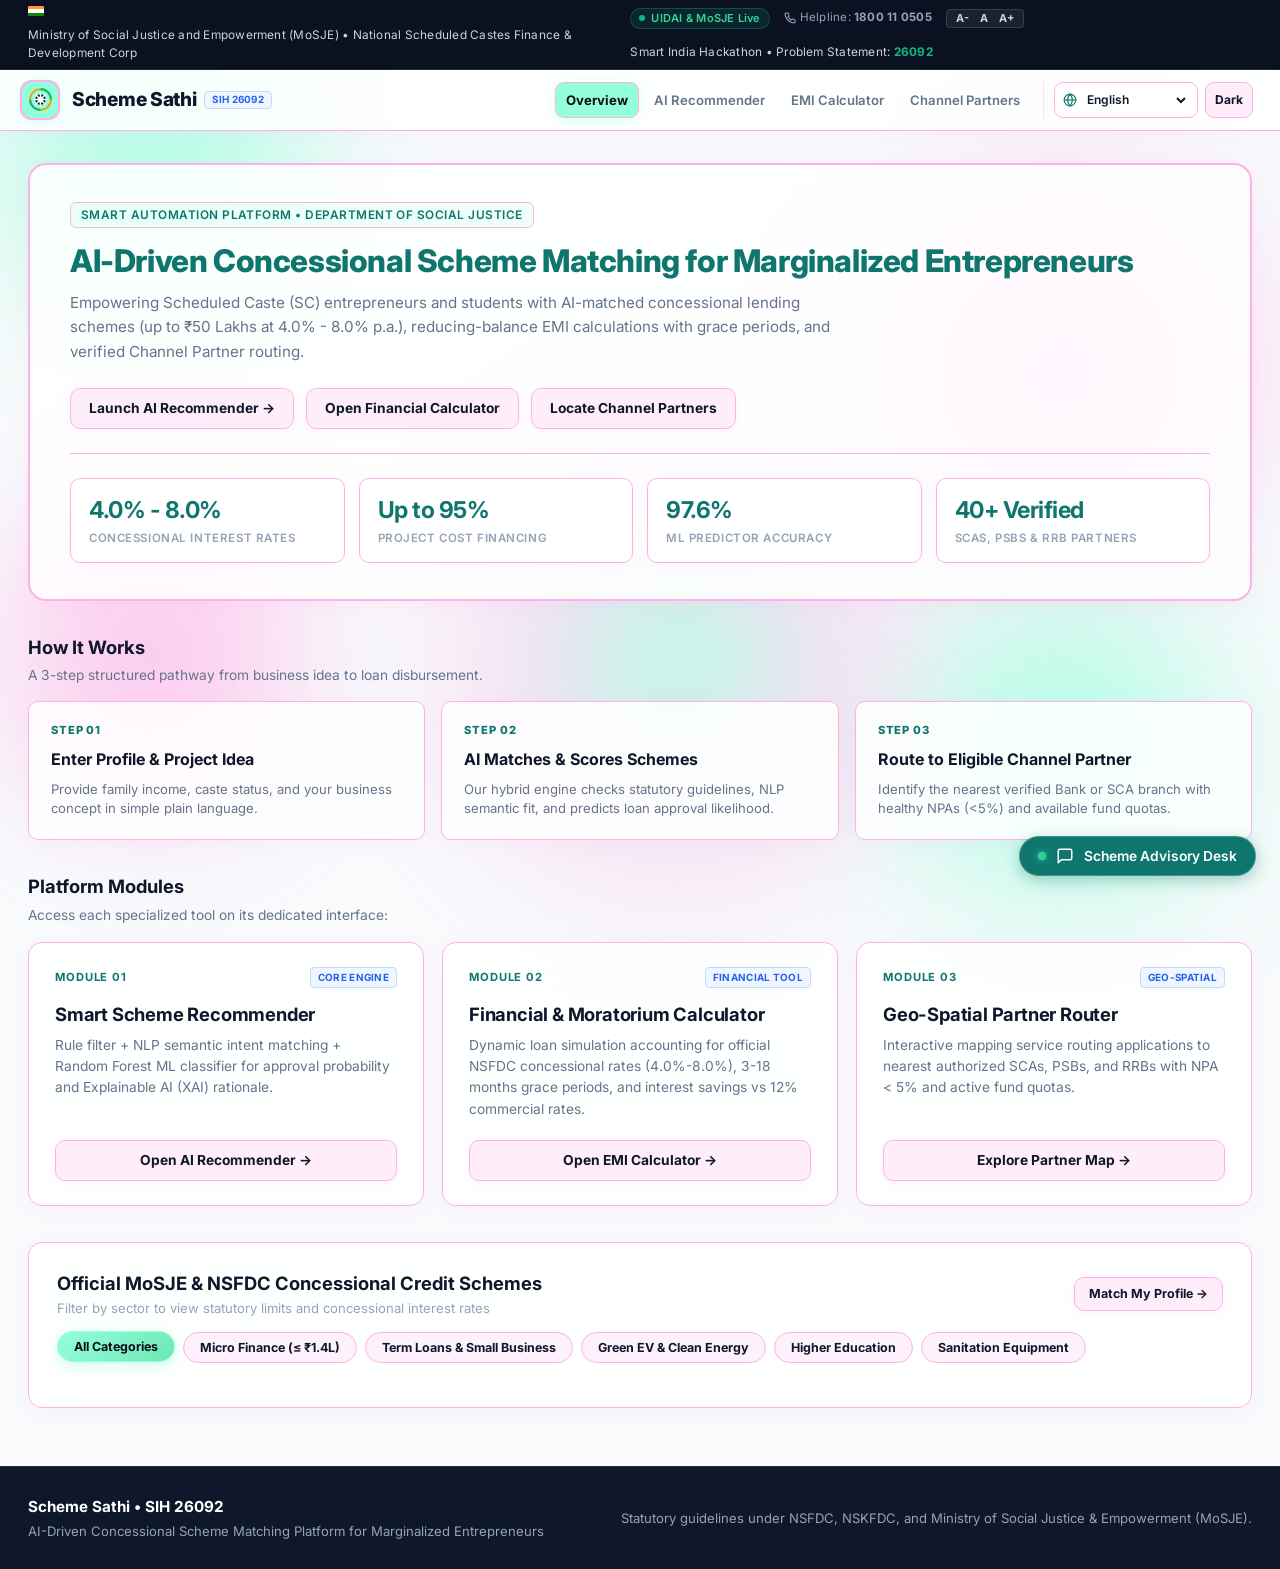
==== commit a78d62d8: "Enhance navbar spacing, uniform button heights, and responsive layout across all viewports" ====
--- a/static/index.html
+++ b/static/index.html
@@ -16,7 +16,7 @@
   <meta name="twitter:title" content="Scheme Sathi • AI Concessional Scheme Matching Platform">
   <meta name="twitter:description" content="AI-Driven Concessional Credit Matching & Channel Partner Routing Platform for Marginalized Entrepreneurs (SIH 26092).">
   <meta name="twitter:image" content="/static/scheme_sathi_logo.png">
-  <link rel="stylesheet" href="/static/style.css?v=3.5">
+  <link rel="stylesheet" href="/static/style.css?v=4.0">
   <link rel="icon" href="data:image/svg+xml,<svg xmlns=%22http://www.w3.org/2000/svg%22 viewBox=%220%22%200%22%20100%22%20100%22><rect width=%22100%22 height=%22100%22 rx=%2220%22 fill=%22%23047857%22/><text y=%2268%22 x=%2220%22 font-family=%22sans-serif%22 font-weight=%22900%22 font-size=%2250%22 fill=%22%23ffffff%22>SS</text></svg>">
 </head>
 <body>
--- a/static/style.css
+++ b/static/style.css
@@ -245,7 +245,7 @@
   backdrop-filter: blur(16px);
   -webkit-backdrop-filter: blur(16px);
   border-bottom: 1.5px solid #ffb0e7;
-  padding: 10px 28px;
+  padding: 10px 32px;
   position: sticky;
   top: 0;
   z-index: 1000;
@@ -259,13 +259,14 @@
 }
 
 .nav-container {
-  max-width: 1360px;
+  max-width: 1400px;
   margin: 0 auto;
   display: flex;
   align-items: center;
   justify-content: space-between;
-  gap: 16px;
+  gap: 20px;
   position: relative;
+  width: 100%;
 }
 
 .brand-wrapper {
@@ -274,6 +275,7 @@
   gap: 12px;
   text-decoration: none;
   flex-shrink: 0;
+  min-width: 0;
 }
 
 .brand-emblem-badge {
@@ -302,13 +304,13 @@
 }
 
 .brand-text h1 {
-  font-size: 1.22rem;
+  font-size: 1.20rem;
   font-weight: 800;
   color: var(--text-pure);
   display: flex;
   align-items: center;
   gap: 8px;
-  letter-spacing: -0.4px;
+  letter-spacing: -0.3px;
   line-height: 1.2;
 }
 
@@ -330,25 +332,30 @@
   font-weight: 500;
   letter-spacing: 0.01em;
   margin-top: 1px;
+  white-space: nowrap;
 }
 
 .nav-links {
   display: flex;
   align-items: center;
   gap: 6px;
+  flex-shrink: 0;
 }
 
 .nav-item {
+  height: 38px;
+  box-sizing: border-box;
   text-decoration: none;
   color: var(--text-muted);
   font-weight: 600;
-  font-size: 0.86rem;
-  transition: all 0.18s cubic-bezier(0.4, 0, 0.2, 1);
-  padding: 8px 14px;
-  border-radius: 8px;
-  border: 1px solid transparent;
+  font-size: 0.85rem;
+  transition: all 0.2s cubic-bezier(0.4, 0, 0.2, 1);
+  padding: 0 13px;
+  border-radius: 9px;
+  border: 1.5px solid transparent;
   display: inline-flex;
   align-items: center;
+  justify-content: center;
   gap: 7px;
   position: relative;
   white-space: nowrap;
@@ -375,9 +382,9 @@
 .nav-item.active {
   background-color: #94ffdb !important;
   color: #0b0f17 !important;
-  border: 1.5px solid #ffb0e7 !important;
+  border-color: #ffb0e7 !important;
   font-weight: 700;
-  box-shadow: 0 2px 10px rgba(148, 255, 219, 0.45);
+  box-shadow: 0 2px 10px rgba(148, 255, 219, 0.40);
 }
 
 .nav-item.active svg {
@@ -388,27 +395,33 @@
 .nav-controls {
   display: flex;
   align-items: center;
-  gap: 8px;
-  margin-left: 8px;
+  gap: 9px;
+  margin-left: 12px;
+  padding-left: 14px;
+  border-left: 1.5px solid rgba(255, 176, 231, 0.45);
   flex-shrink: 0;
 }
 
 .theme-toggle-btn {
+  height: 38px;
+  box-sizing: border-box;
   position: relative;
   background-color: rgba(255, 176, 231, 0.22) !important;
   border: 1.5px solid #ffb0e7 !important;
   color: var(--text-pure) !important;
-  padding: 6px 12px;
-  border-radius: 10px;
+  padding: 0 12px;
+  border-radius: 9px;
   font-size: 0.78rem;
   font-weight: 700;
   cursor: pointer;
   display: inline-flex;
   align-items: center;
+  justify-content: center;
   gap: 6px;
-  transition: all 0.35s cubic-bezier(0.4, 0, 0.2, 1);
+  transition: all 0.25s cubic-bezier(0.4, 0, 0.2, 1);
   overflow: hidden;
   isolation: isolate;
+  white-space: nowrap;
 }
 
 [data-theme="dark"] .theme-toggle-btn {
@@ -423,7 +436,7 @@
   inset: 0;
   background: linear-gradient(135deg, #94ffdb 0%, #6ee7b7 100%);
   opacity: 0;
-  transition: opacity 0.35s cubic-bezier(0.4, 0, 0.2, 1);
+  transition: opacity 0.25s cubic-bezier(0.4, 0, 0.2, 1);
   z-index: -1;
 }
 
@@ -435,24 +448,26 @@
   background-color: #94ffdb !important;
   border-color: #94ffdb !important;
   color: #0b0f17 !important;
-  box-shadow: 0 4px 18px rgba(148, 255, 219, 0.45) !important;
+  box-shadow: 0 3px 14px rgba(148, 255, 219, 0.45) !important;
   transform: translateY(-1px);
 }
 
 .lang-select-box {
-  display: flex;
+  height: 38px;
+  box-sizing: border-box;
+  display: inline-flex;
   align-items: center;
   background: var(--bg-card);
-  border: 1px solid var(--border-subtle);
-  border-radius: 8px;
-  padding: 4px 8px;
-  gap: 5px;
-  transition: border-color 0.15s ease, box-shadow 0.15s ease;
+  border: 1.5px solid #ffb0e7;
+  border-radius: 9px;
+  padding: 0 10px;
+  gap: 6px;
+  transition: border-color 0.2s ease, box-shadow 0.2s ease;
 }
 
 .lang-select-box:hover, .lang-select-box:focus-within {
-  border-color: var(--green-primary);
-  box-shadow: 0 0 0 2px var(--green-glow);
+  border-color: #94ffdb;
+  box-shadow: 0 0 0 2px rgba(148, 255, 219, 0.3);
 }
 
 .lang-dropdown {
@@ -463,7 +478,8 @@
   font-weight: 600;
   cursor: pointer;
   outline: none;
-  padding: 2px 2px;
+  padding: 0;
+  height: 100%;
 }
 
 .lang-dropdown option {
@@ -475,19 +491,23 @@
 .nav-mobile-toggle {
   display: none;
   background: var(--bg-card);
-  border: 1px solid var(--border-dark);
-  padding: 7px 10px;
-  border-radius: 8px;
+  border: 1.5px solid #ffb0e7;
+  padding: 0;
+  width: 40px;
+  height: 40px;
+  border-radius: 10px;
   color: var(--text-pure);
   cursor: pointer;
   align-items: center;
   justify-content: center;
-  transition: all 0.15s ease;
+  transition: all 0.2s ease;
+  flex-shrink: 0;
 }
 
 .nav-mobile-toggle:hover {
   background: var(--bg-card-hover);
-  border-color: var(--green-primary);
+  border-color: #94ffdb;
+  box-shadow: 0 2px 10px rgba(148, 255, 219, 0.35);
 }
 
 /* Main Container */
@@ -1866,61 +1886,76 @@
 .auth-nav-container {
   display: flex;
   align-items: center;
+  position: relative;
+}
+
+.auth-buttons-group {
+  display: flex;
+  align-items: center;
   gap: 8px;
-  position: relative;
 }
 
 /* Primary High-Contrast Login CTA (Logged Out) */
 .btn-auth-nav {
+  height: 38px;
+  box-sizing: border-box;
   position: relative;
   display: inline-flex;
   align-items: center;
-  gap: 7px;
-  background-color: rgba(255, 176, 231, 0.22) !important;
-  border: 1.5px solid #ffb0e7 !important;
-  color: #0f172a !important;
-  padding: 7px 15px;
-  border-radius: 10px;
-  font-size: 0.82rem;
+  justify-content: center;
+  gap: 6px;
+  padding: 0 13px;
+  border-radius: 9px;
+  font-size: 0.81rem;
   font-weight: 700;
   cursor: pointer;
-  transition: all 0.35s cubic-bezier(0.4, 0, 0.2, 1);
+  transition: all 0.25s cubic-bezier(0.4, 0, 0.2, 1);
   white-space: nowrap;
-  box-shadow: 0 2px 8px rgba(255, 176, 231, 0.15);
   text-decoration: none;
   overflow: hidden;
   isolation: isolate;
 }
 
-[data-theme="dark"] .btn-auth-nav {
-  background-color: rgba(255, 176, 231, 0.18) !important;
+/* Login Ghost Button */
+.btn-auth-login {
+  background-color: rgba(255, 176, 231, 0.20) !important;
+  border: 1.5px solid #ffb0e7 !important;
+  color: var(--text-pure) !important;
+  box-shadow: 0 2px 8px rgba(255, 176, 231, 0.12);
+}
+
+[data-theme="dark"] .btn-auth-login {
+  background-color: rgba(255, 176, 231, 0.16) !important;
   color: #ffffff !important;
   border-color: #ffb0e7 !important;
 }
 
-.btn-auth-nav::before {
-  content: '';
-  position: absolute;
-  inset: 0;
-  background: linear-gradient(135deg, #94ffdb 0%, #6ee7b7 100%);
-  opacity: 0;
-  transition: opacity 0.35s cubic-bezier(0.4, 0, 0.2, 1);
-  z-index: -1;
-}
-
-.btn-auth-nav:hover::before {
-  opacity: 1;
-}
-
-.btn-auth-nav:hover {
+.btn-auth-login:hover {
   background-color: #94ffdb !important;
   border-color: #94ffdb !important;
   color: #0b0f17 !important;
-  box-shadow: 0 4px 18px rgba(148, 255, 219, 0.45) !important;
+  box-shadow: 0 3px 12px rgba(148, 255, 219, 0.45) !important;
   transform: translateY(-1px);
 }
 
+/* Register Solid Accent Button */
+.btn-auth-signup {
+  background-color: #94ffdb !important;
+  border: 1.5px solid #ffb0e7 !important;
+  color: #0b0f17 !important;
+  font-weight: 800 !important;
+  box-shadow: 0 2px 10px rgba(148, 255, 219, 0.35);
+}
+
+.btn-auth-signup:hover {
+  background-color: #6ee7b7 !important;
+  box-shadow: 0 4px 16px rgba(148, 255, 219, 0.55) !important;
+  transform: translateY(-1px);
+}
+
 .btn-auth-nav svg {
+  width: 14px;
+  height: 14px;
   stroke-width: 2.3;
 }
 
@@ -1931,12 +1966,14 @@
 }
 
 .user-profile-chip-btn {
+  height: 38px;
+  box-sizing: border-box;
   display: inline-flex;
   align-items: center;
   gap: 8px;
   background-color: rgba(255, 176, 231, 0.22);
   border: 1.5px solid #ffb0e7;
-  padding: 4px 12px 4px 5px;
+  padding: 0 12px 0 5px;
   border-radius: 999px;
   cursor: pointer;
   transition: all 0.25s ease;
@@ -2108,61 +2145,165 @@
   display: none;
 }
 
-/* Responsive Breakpoints for Navbar */
-@media (max-width: 1120px) {
-  .nav-item span {
+/* Responsive Breakpoints for Perfectly Spaced Navbar */
+@media (max-width: 1320px) {
+  header {
+    padding: 10px 20px;
+  }
+  .brand-text p {
+    display: none; /* Instantly gives breathing room on laptops & scaled displays */
+  }
+  .nav-container {
+    gap: 14px;
+  }
+  .nav-links {
+    gap: 4px;
+  }
+  .nav-item {
+    height: 36px;
+    padding: 0 10px;
     font-size: 0.82rem;
-  }
-  .nav-item {
-    padding: 7px 11px;
     gap: 5px;
   }
-  .brand-text p {
-    display: none;
-  }
-}
-
-@media (max-width: 980px) {
+  .nav-item svg {
+    width: 15px;
+    height: 15px;
+  }
+  .nav-controls {
+    margin-left: 8px;
+    padding-left: 10px;
+    gap: 7px;
+  }
+  .lang-select-box, .theme-toggle-btn, .btn-auth-nav, .user-profile-chip-btn {
+    height: 36px;
+  }
+  .btn-auth-nav {
+    padding: 0 10px;
+    font-size: 0.77rem;
+  }
+  .theme-toggle-btn {
+    padding: 0 9px;
+    font-size: 0.75rem;
+  }
+  .lang-select-box {
+    padding: 0 8px;
+  }
+  .lang-dropdown {
+    font-size: 0.75rem;
+    max-width: 110px;
+  }
+}
+
+@media (max-width: 1040px) {
+  header {
+    padding: 10px 16px;
+  }
   .nav-mobile-toggle {
     display: inline-flex;
   }
   .nav-links {
     display: none;
     position: absolute;
-    top: 100%;
-    left: 0;
-    right: 0;
+    top: calc(100% + 8px);
+    left: 12px;
+    right: 12px;
     background: var(--bg-card);
-    border-bottom: 2px solid var(--green-primary);
+    backdrop-filter: blur(20px);
+    -webkit-backdrop-filter: blur(20px);
+    border: 1.5px solid #ffb0e7;
+    border-radius: 16px;
     flex-direction: column;
     align-items: stretch;
-    padding: 16px 20px;
+    padding: 14px 16px;
     gap: 8px;
-    box-shadow: 0 12px 28px rgba(0, 0, 0, 0.2);
-    z-index: 1005;
+    box-shadow: 0 16px 36px -4px rgba(0, 0, 0, 0.35);
+    z-index: 1100;
   }
   .nav-links.open {
     display: flex;
+    animation: navSlideDown 0.22s cubic-bezier(0.16, 1, 0.3, 1);
   }
   .nav-item {
-    padding: 10px 14px;
-    font-size: 0.90rem;
-    border-radius: 8px;
+    height: 44px;
+    width: 100%;
+    justify-content: flex-start;
+    padding: 0 14px;
+    font-size: 0.92rem;
+    border-radius: 10px;
   }
   .nav-controls {
     margin-left: 0;
-    margin-top: 8px;
+    padding-left: 0;
+    border-left: none;
+    border-top: 1.5px solid rgba(255, 176, 231, 0.4);
     padding-top: 12px;
-    border-top: 1px solid var(--border-dark);
+    margin-top: 4px;
+    flex-direction: column;
+    width: 100%;
+    gap: 10px;
+  }
+  .lang-select-box {
+    width: 100%;
+    height: 42px;
+    justify-content: flex-start;
+    border-radius: 10px;
+  }
+  .lang-dropdown {
+    width: 100%;
+    max-width: 100%;
+  }
+  .theme-toggle-btn {
+    width: 100%;
+    height: 42px;
+    justify-content: center;
+    border-radius: 10px;
+  }
+  .auth-nav-container {
+    width: 100%;
+  }
+  .auth-buttons-group {
+    width: 100%;
+    display: flex;
+    gap: 10px;
+  }
+  .auth-buttons-group .btn-auth-nav {
+    flex: 1;
+    height: 42px;
+    justify-content: center;
+    border-radius: 10px;
+  }
+  .user-profile-wrapper {
+    width: 100%;
+  }
+  .user-profile-chip-btn {
+    width: 100%;
+    height: 44px;
     justify-content: space-between;
-    width: 100%;
-    flex-wrap: wrap;
+    padding: 0 14px 0 6px;
   }
   .gov-ribbon {
     padding: 6px 14px;
   }
+  .gov-ribbon-right .gov-accessibility-tools,
+  .gov-ribbon-right .gov-status-pill {
+    display: none;
+  }
+}
+
+@media (max-width: 580px) {
   .gov-ribbon-right {
     display: none;
+  }
+}
+
+@keyframes navSlideDown {
+  from {
+    opacity: 0;
+    transform: translateY(-8px);
+  }
+  to {
+    opacity: 1;
+    transform: translateY(0);
   }
 }
 
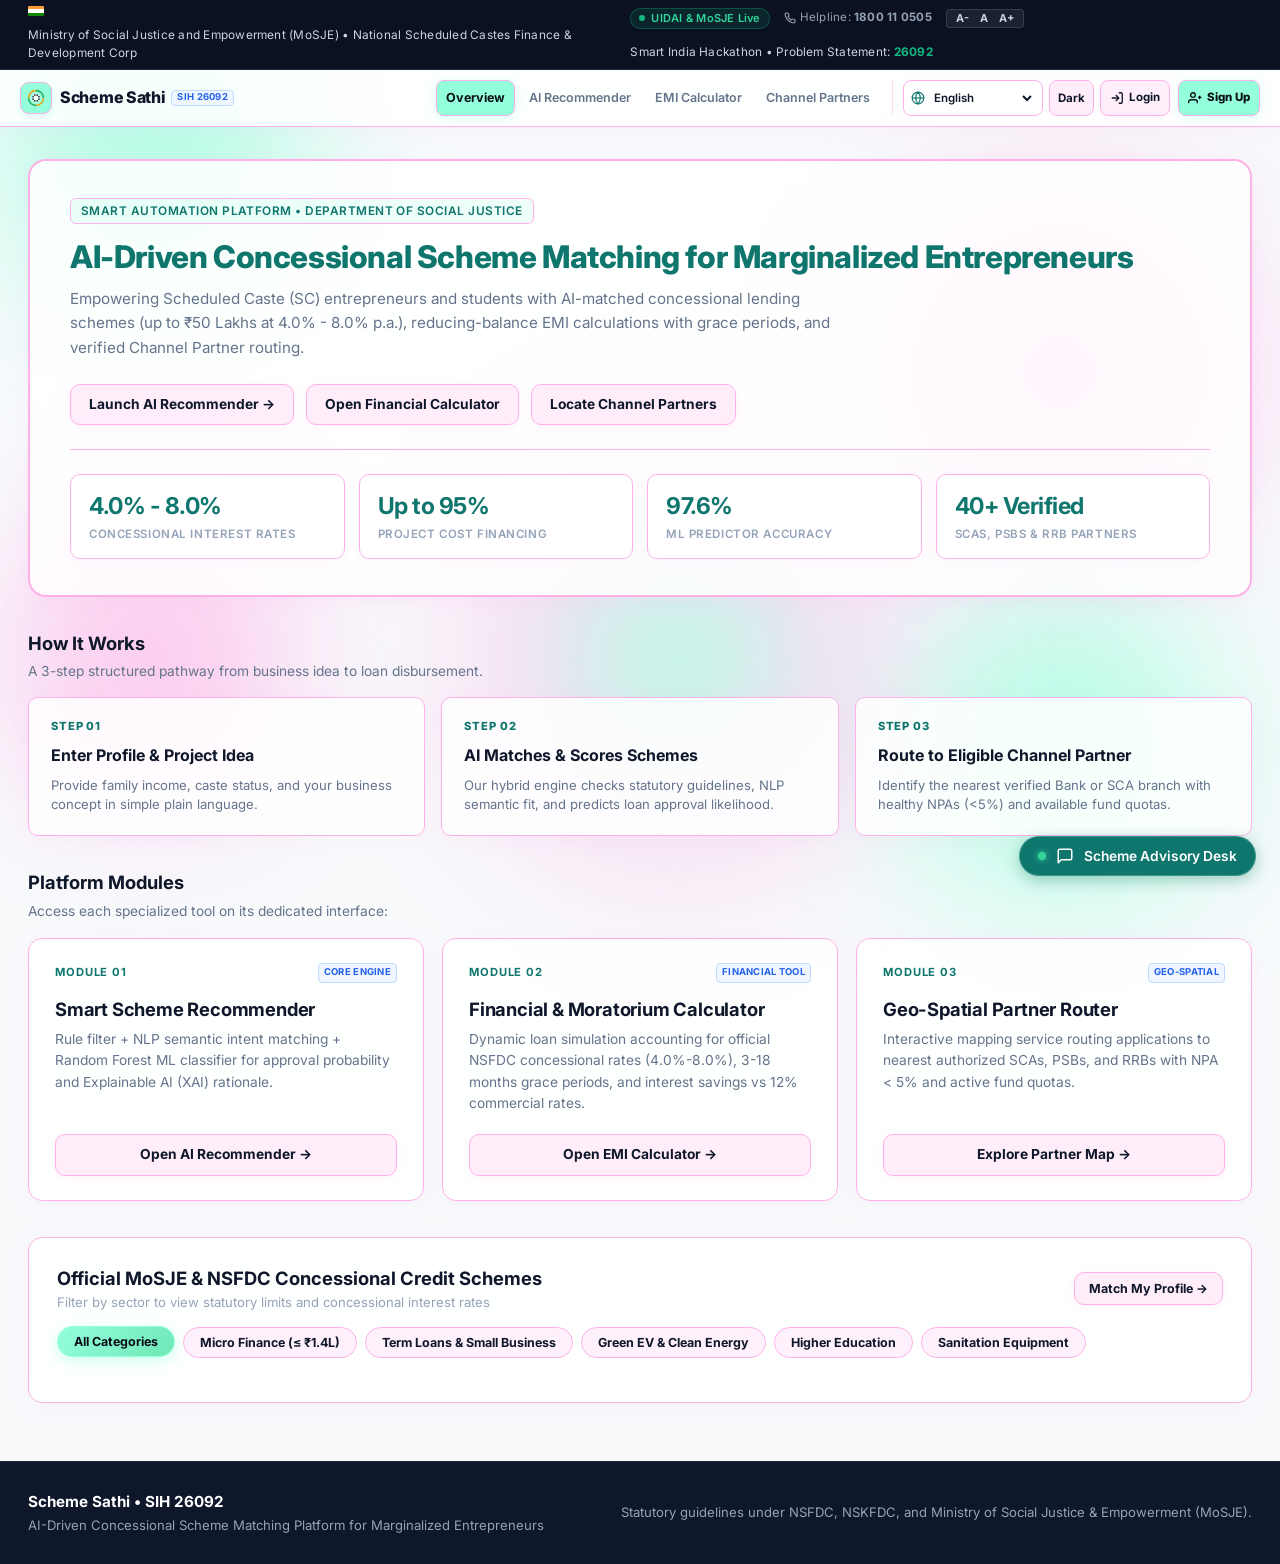
==== commit eadef388: "Fix Vercel read-only filesystem crash, enable live MongoDB dashboard sync, clean authenticated user " ====
--- a/static/index.html
+++ b/static/index.html
@@ -59,7 +59,7 @@
     <div class="nav-container">
       <a href="/" class="brand-wrapper" title="Scheme Sathi • MoSJE Concessional Lending Portal">
         <div class="brand-emblem-badge">
-          <svg width="25" height="25" viewBox="0 0 24 24" fill="none" stroke="currentColor" stroke-width="2">
+          <svg width="20" height="20" viewBox="0 0 24 24" fill="none" stroke="currentColor" stroke-width="2">
             <circle cx="12" cy="12" r="10" stroke="#f59e0b" stroke-width="1.8"/>
             <path d="M12 2a10 10 0 0 1 10 10M12 22a10 10 0 0 1-10-10" stroke="#10b981" stroke-width="2"/>
             <circle cx="12" cy="12" r="4" fill="#ffffff" fill-opacity="0.15"/>
@@ -68,7 +68,7 @@
         </div>
         <div class="brand-text">
           <h1>Scheme Sathi <span class="sih-badge">SIH 26092</span></h1>
-          <p data-i18n="portal_subtitle">AI Channel Finance Recommender & Concessional Lending Portal</p>
+          <p data-i18n="portal_subtitle">MoSJE • Concessional Credit Portal</p>
         </div>
       </a>
 
--- a/static/style.css
+++ b/static/style.css
@@ -239,6 +239,12 @@
   color: #ffffff;
 }
 
+.font-size-btn.active {
+  background: #94ffdb !important;
+  color: #0b0f17 !important;
+  border-radius: 3px;
+}
+
 /* Header Navigation Bar */
 header {
   background: var(--bg-glass);
@@ -272,53 +278,55 @@
 .brand-wrapper {
   display: flex;
   align-items: center;
-  gap: 12px;
+  gap: 8px;
   text-decoration: none;
   flex-shrink: 0;
   min-width: 0;
 }
 
 .brand-emblem-badge {
-  width: 40px;
-  height: 40px;
+  width: 32px;
+  height: 32px;
   background: #94ffdb;
-  border: 2px solid #ffb0e7;
-  border-radius: 12px;
+  border: 1.5px solid #ffb0e7;
+  border-radius: 9px;
   display: flex;
   align-items: center;
   justify-content: center;
   color: #0b0f17;
-  box-shadow: 0 2px 10px rgba(148, 255, 219, 0.35);
+  box-shadow: 0 2px 8px rgba(148, 255, 219, 0.35);
   transition: transform 0.2s ease, box-shadow 0.2s ease;
   position: relative;
   flex-shrink: 0;
 }
 
 .brand-emblem-badge svg {
+  width: 18px;
+  height: 18px;
   stroke: #0b0f17;
 }
 
 .brand-wrapper:hover .brand-emblem-badge {
   transform: translateY(-1px) scale(1.05);
-  box-shadow: 0 4px 14px rgba(148, 255, 219, 0.45);
+  box-shadow: 0 4px 12px rgba(148, 255, 219, 0.45);
 }
 
 .brand-text h1 {
-  font-size: 1.20rem;
+  font-size: 16px;
   font-weight: 800;
   color: var(--text-pure);
   display: flex;
   align-items: center;
-  gap: 8px;
+  gap: 6px;
   letter-spacing: -0.3px;
-  line-height: 1.2;
+  line-height: 1.15;
 }
 
 .sih-badge {
-  font-size: 0.62rem;
+  font-size: 9.5px;
   background: var(--accent-blue-subtle);
   color: var(--accent-blue);
-  padding: 2px 7px;
+  padding: 1.5px 5px;
   border-radius: 4px;
   font-weight: 700;
   border: 1px solid var(--accent-blue-border);
@@ -327,7 +335,7 @@
 }
 
 .brand-text p {
-  font-size: 0.72rem;
+  font-size: 10.5px;
   color: var(--text-muted);
   font-weight: 500;
   letter-spacing: 0.01em;
@@ -338,32 +346,32 @@
 .nav-links {
   display: flex;
   align-items: center;
-  gap: 6px;
+  gap: 5px;
   flex-shrink: 0;
 }
 
 .nav-item {
-  height: 38px;
+  height: 36px;
   box-sizing: border-box;
   text-decoration: none;
   color: var(--text-muted);
   font-weight: 600;
-  font-size: 0.85rem;
+  font-size: 13px;
   transition: all 0.2s cubic-bezier(0.4, 0, 0.2, 1);
-  padding: 0 13px;
-  border-radius: 9px;
+  padding: 0 11px;
+  border-radius: 8px;
   border: 1.5px solid transparent;
   display: inline-flex;
   align-items: center;
   justify-content: center;
-  gap: 7px;
+  gap: 6px;
   position: relative;
   white-space: nowrap;
 }
 
 .nav-item svg {
-  width: 16px;
-  height: 16px;
+  width: 15px;
+  height: 15px;
   stroke-width: 2.2;
   transition: transform 0.18s ease;
   flex-shrink: 0;
@@ -395,29 +403,29 @@
 .nav-controls {
   display: flex;
   align-items: center;
-  gap: 9px;
-  margin-left: 12px;
-  padding-left: 14px;
+  gap: 8px;
+  margin-left: 10px;
+  padding-left: 12px;
   border-left: 1.5px solid rgba(255, 176, 231, 0.45);
   flex-shrink: 0;
 }
 
 .theme-toggle-btn {
-  height: 38px;
+  height: 36px;
   box-sizing: border-box;
   position: relative;
   background-color: rgba(255, 176, 231, 0.22) !important;
   border: 1.5px solid #ffb0e7 !important;
   color: var(--text-pure) !important;
-  padding: 0 12px;
-  border-radius: 9px;
-  font-size: 0.78rem;
+  padding: 0 11px;
+  border-radius: 8px;
+  font-size: 12px;
   font-weight: 700;
   cursor: pointer;
   display: inline-flex;
   align-items: center;
   justify-content: center;
-  gap: 6px;
+  gap: 5px;
   transition: all 0.25s cubic-bezier(0.4, 0, 0.2, 1);
   overflow: hidden;
   isolation: isolate;
@@ -453,15 +461,15 @@
 }
 
 .lang-select-box {
-  height: 38px;
+  height: 36px;
   box-sizing: border-box;
   display: inline-flex;
   align-items: center;
   background: var(--bg-card);
   border: 1.5px solid #ffb0e7;
-  border-radius: 9px;
-  padding: 0 10px;
-  gap: 6px;
+  border-radius: 8px;
+  padding: 0 9px;
+  gap: 5px;
   transition: border-color 0.2s ease, box-shadow 0.2s ease;
 }
 
@@ -474,7 +482,7 @@
   background: transparent;
   border: none;
   color: var(--text-pure);
-  font-size: 0.78rem;
+  font-size: 12px;
   font-weight: 600;
   cursor: pointer;
   outline: none;
@@ -1897,16 +1905,16 @@
 
 /* Primary High-Contrast Login CTA (Logged Out) */
 .btn-auth-nav {
-  height: 38px;
+  height: 36px;
   box-sizing: border-box;
   position: relative;
   display: inline-flex;
   align-items: center;
   justify-content: center;
-  gap: 6px;
-  padding: 0 13px;
-  border-radius: 9px;
-  font-size: 0.81rem;
+  gap: 5px;
+  padding: 0 11px;
+  border-radius: 8px;
+  font-size: 12px;
   font-weight: 700;
   cursor: pointer;
   transition: all 0.25s cubic-bezier(0.4, 0, 0.2, 1);
@@ -1966,26 +1974,81 @@
 }
 
 .user-profile-chip-btn {
-  height: 38px;
+  height: 36px;
   box-sizing: border-box;
   display: inline-flex;
   align-items: center;
-  gap: 8px;
+  gap: 7px;
   background-color: rgba(255, 176, 231, 0.22);
   border: 1.5px solid #ffb0e7;
-  padding: 0 12px 0 5px;
+  padding: 0 11px 0 4px;
   border-radius: 999px;
   cursor: pointer;
   transition: all 0.25s ease;
   user-select: none;
   color: var(--text-pure);
   font-weight: 700;
+  font-size: 12.5px;
 }
 
 .user-profile-chip-btn:hover, .user-profile-chip-btn.active {
   border-color: #94ffdb;
   box-shadow: 0 2px 12px rgba(148, 255, 219, 0.45);
   background-color: rgba(148, 255, 219, 0.22);
+}
+
+/* Authenticated Dashboard Profile Banner */
+.user-dashboard-profile-card {
+  display: flex;
+  align-items: center;
+  justify-content: space-between;
+  gap: 16px;
+  background: var(--bg-card);
+  border: 1.5px solid #ffb0e7;
+  border-radius: 12px;
+  padding: 16px 20px;
+  margin-bottom: 20px;
+  box-shadow: 0 4px 16px rgba(255, 176, 231, 0.15);
+  flex-wrap: wrap;
+}
+
+.user-dashboard-avatar {
+  width: 44px;
+  height: 44px;
+  border-radius: 50%;
+  background: linear-gradient(135deg, #0d9488, #0f766e);
+  color: #ffffff;
+  font-size: 1.05rem;
+  font-weight: 800;
+  display: flex;
+  align-items: center;
+  justify-content: center;
+  flex-shrink: 0;
+  box-shadow: 0 2px 8px rgba(15, 118, 110, 0.35);
+}
+
+.user-dashboard-name {
+  font-size: 1.12rem;
+  font-weight: 800;
+  color: var(--text-pure);
+  letter-spacing: -0.2px;
+}
+
+.user-dashboard-meta {
+  display: flex;
+  align-items: center;
+  gap: 12px;
+  font-size: 0.80rem;
+  color: var(--text-muted);
+  margin-top: 4px;
+  flex-wrap: wrap;
+}
+
+.user-dashboard-actions {
+  display: flex;
+  align-items: center;
+  gap: 8px;
+  flex-shrink: 0;
 }
 
 .user-avatar-circle {
@@ -2154,15 +2217,15 @@
     display: none; /* Instantly gives breathing room on laptops & scaled displays */
   }
   .nav-container {
-    gap: 14px;
+    gap: 12px;
   }
   .nav-links {
     gap: 4px;
   }
   .nav-item {
     height: 36px;
-    padding: 0 10px;
-    font-size: 0.82rem;
+    padding: 0 9px;
+    font-size: 12.5px;
     gap: 5px;
   }
   .nav-item svg {
@@ -2172,25 +2235,25 @@
   .nav-controls {
     margin-left: 8px;
     padding-left: 10px;
-    gap: 7px;
+    gap: 6px;
   }
   .lang-select-box, .theme-toggle-btn, .btn-auth-nav, .user-profile-chip-btn {
     height: 36px;
   }
   .btn-auth-nav {
-    padding: 0 10px;
-    font-size: 0.77rem;
+    padding: 0 9px;
+    font-size: 11.5px;
   }
   .theme-toggle-btn {
-    padding: 0 9px;
-    font-size: 0.75rem;
+    padding: 0 8px;
+    font-size: 11.5px;
   }
   .lang-select-box {
-    padding: 0 8px;
+    padding: 0 7px;
   }
   .lang-dropdown {
-    font-size: 0.75rem;
-    max-width: 110px;
+    font-size: 11.5px;
+    max-width: 105px;
   }
 }
 
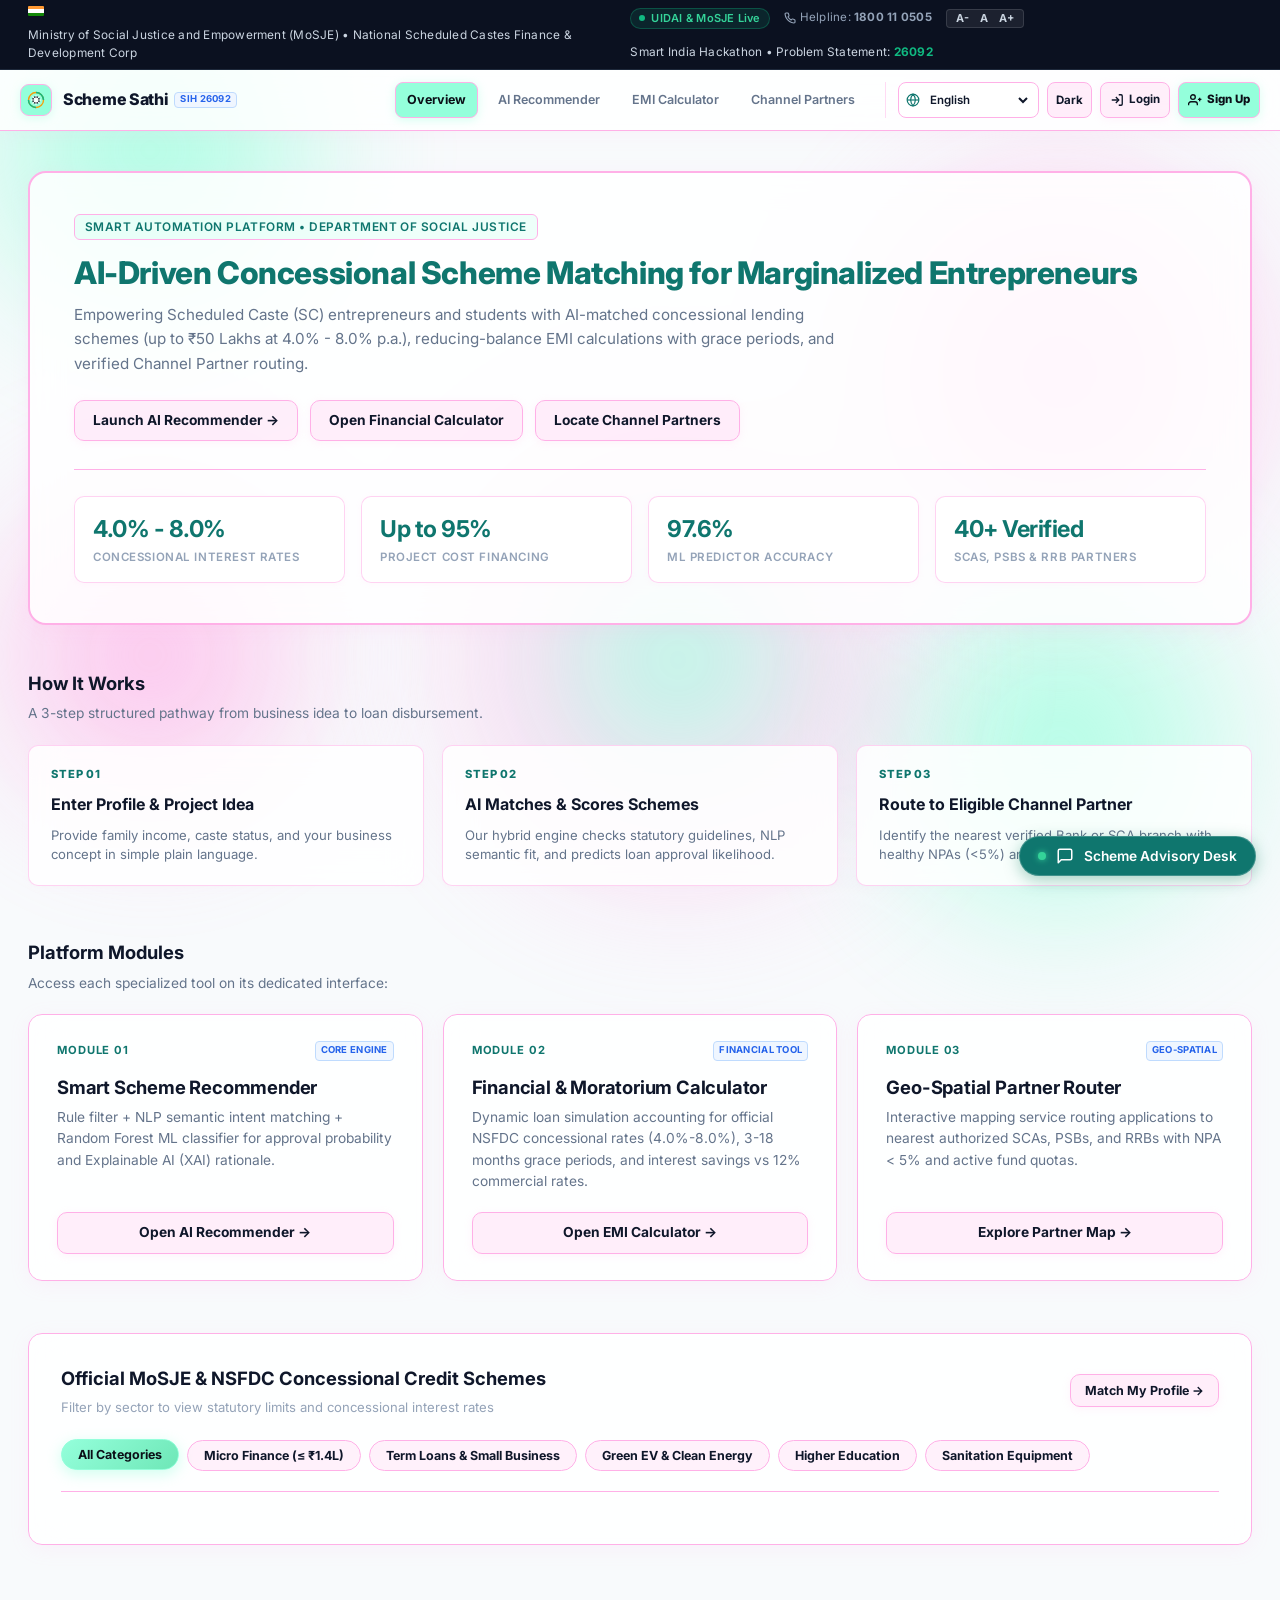
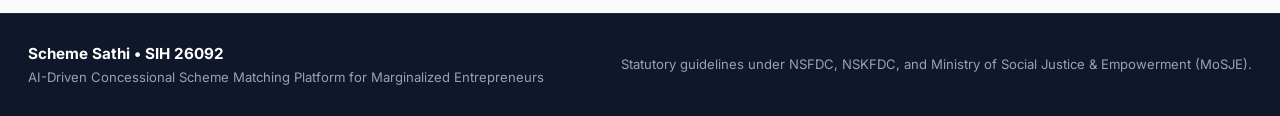
==== commit 3db8288c: "Restore original index.html and style.css from files.zip" ====
--- a/static/index.html
+++ b/static/index.html
@@ -16,7 +16,7 @@
   <meta name="twitter:title" content="Scheme Sathi • AI Concessional Scheme Matching Platform">
   <meta name="twitter:description" content="AI-Driven Concessional Credit Matching & Channel Partner Routing Platform for Marginalized Entrepreneurs (SIH 26092).">
   <meta name="twitter:image" content="/static/scheme_sathi_logo.png">
-  <link rel="stylesheet" href="/static/style.css?v=4.0">
+  <link rel="stylesheet" href="/static/style.css?v=4.1">
   <link rel="icon" href="data:image/svg+xml,<svg xmlns=%22http://www.w3.org/2000/svg%22 viewBox=%220%22%200%22%20100%22%20100%22><rect width=%22100%22 height=%22100%22 rx=%2220%22 fill=%22%23047857%22/><text y=%2268%22 x=%2220%22 font-family=%22sans-serif%22 font-weight=%22900%22 font-size=%2250%22 fill=%22%23ffffff%22>SS</text></svg>">
 </head>
 <body>
@@ -129,7 +129,7 @@
         Empowering Scheduled Caste (SC) entrepreneurs and students with AI-matched concessional lending schemes (up to ₹50 Lakhs at 4.0% - 8.0% p.a.), reducing-balance EMI calculations with grace periods, and verified Channel Partner routing.
       </p>
 
-      <div style="display: flex; gap: 12px; flex-wrap: wrap; margin-bottom: 24px;">
+      <div style="display: flex; gap: 12px; flex-wrap: wrap; margin-bottom: 28px;">
         <a href="/recommender" class="btn-primary" data-i18n="btn_launch_ai">Launch AI Recommender →</a>
         <a href="/calculator" class="btn-secondary" data-i18n="btn_open_calc">Open Financial Calculator</a>
         <a href="/locator" class="btn-secondary" data-i18n="btn_locate_partners">Locate Channel Partners</a>
@@ -156,11 +156,11 @@
     </section>
 
     <!-- 3-Step Simple Stepper (How It Works - No Overwhelm) -->
-    <div style="margin-bottom: 28px;">
-      <h3 style="font-size: 1.15rem; font-weight: 700; color: var(--text-pure); margin-bottom: 4px;" data-i18n="how_title">
+    <div style="margin-bottom: 52px;">
+      <h3 style="font-size: 1.15rem; font-weight: 700; color: var(--text-pure); margin-bottom: 6px;" data-i18n="how_title">
         How It Works
       </h3>
-      <p style="color: var(--text-muted); font-size: 0.86rem; margin-bottom: 14px;" data-i18n="how_desc">
+      <p style="color: var(--text-muted); font-size: 0.86rem; margin-bottom: 20px;" data-i18n="how_desc">
         A 3-step structured pathway from business idea to loan disbursement.
       </p>
       
@@ -184,11 +184,11 @@
     </div>
 
     <!-- 3 Dedicated Modules Showcase -->
-    <div style="margin-bottom: 32px;">
-      <h3 style="font-size: 1.15rem; font-weight: 700; color: var(--text-pure); margin-bottom: 4px;" data-i18n="modules_title">
+    <div style="margin-bottom: 52px;">
+      <h3 style="font-size: 1.15rem; font-weight: 700; color: var(--text-pure); margin-bottom: 6px;" data-i18n="modules_title">
         Platform Modules
       </h3>
-      <p style="color: var(--text-muted); font-size: 0.86rem; margin-bottom: 16px;" data-i18n="modules_desc">
+      <p style="color: var(--text-muted); font-size: 0.86rem; margin-bottom: 20px;" data-i18n="modules_desc">
         Access each specialized tool on its dedicated interface:
       </p>
 
@@ -239,9 +239,9 @@
 
     <!-- Official Government Schemes Directory with Category Tabs -->
     <section class="gov-card">
-      <div style="display: flex; justify-content: space-between; align-items: center; margin-bottom: 14px; flex-wrap: wrap; gap: 10px;">
+      <div style="display: flex; justify-content: space-between; align-items: center; margin-bottom: 22px; flex-wrap: wrap; gap: 10px;">
         <div>
-          <h3 style="font-size: 1.15rem; font-weight: 700; color: var(--text-pure);" data-i18n="schemes_dir_title">
+          <h3 style="font-size: 1.15rem; font-weight: 700; color: var(--text-pure); margin-bottom: 5px;" data-i18n="schemes_dir_title">
             Official MoSJE & NSFDC Concessional Credit Schemes
           </h3>
           <p style="font-size: 0.82rem; color: var(--text-dim);" data-i18n="schemes_dir_desc">
@@ -283,7 +283,7 @@
     </div>
   </footer>
 
-  <script src="/static/app.js?v=3.5"></script>
+  <script src="/static/app.js?v=4.1"></script>
   <script>
     let cachedSchemes = [];
     let currentCategoryFilter = 'all';
@@ -358,10 +358,13 @@
               </div>
               <p style="font-size: 0.82rem; color: var(--text-muted); margin-bottom: 16px; line-height: 1.5;">${displayDesc}</p>
             </div>
-            <div style="display: flex; gap: 8px; flex-wrap: wrap;">
-              <a href="/recommender" class="btn-secondary" style="flex:1; font-size:0.78rem; padding:8px; text-align:center;">${currentLang === 'hi' ? 'पात्रता जांचें' : 'Check Eligibility'}</a>
-              <a href="/calculator?loan=${s.max_loan_amount}&rate=${s.interest_rate_beneficiary_pct}&tenure=${s.max_tenure_years}&moratorium=${s.moratorium_months}" class="btn-secondary" style="flex:1; font-size:0.78rem; padding:8px; text-align:center;">${t('btn_calc_emi')}</a>
-              <button onclick="openRegistrationModal('${s.id}')" class="btn-primary" style="width:100%; font-size:0.80rem; padding:8px; margin-top:4px;">${currentLang === 'hi' ? 'योजना हेतु ऑनलाइन पंजीकरण करें →' : 'Register for Scheme Online →'}</button>
+            <div style="display: flex; flex-direction: column; gap: 10px;">
+              <button onclick="openRegistrationModal('${s.id}')" class="btn-primary" style="width:100%; font-size:0.82rem; padding:10px;">${currentLang === 'hi' ? 'योजना हेतु ऑनलाइन पंजीकरण करें →' : 'Register for Scheme Online →'}</button>
+              <div style="display: flex; gap: 4px; justify-content: center; border-top: 1px solid var(--border-dark); padding-top: 8px;">
+                <a href="/recommender" class="btn-link-action" style="flex:1;">${currentLang === 'hi' ? 'पात्रता जांचें' : 'Check Eligibility'}</a>
+                <span style="color: var(--border-dark); align-self: center;">|</span>
+                <a href="/calculator?loan=${s.max_loan_amount}&rate=${s.interest_rate_beneficiary_pct}&tenure=${s.max_tenure_years}&moratorium=${s.moratorium_months}" class="btn-link-action" style="flex:1;">${t('btn_calc_emi')}</a>
+              </div>
             </div>
           </div>
         `;
--- a/static/style.css
+++ b/static/style.css
@@ -251,7 +251,7 @@
   backdrop-filter: blur(16px);
   -webkit-backdrop-filter: blur(16px);
   border-bottom: 1.5px solid #ffb0e7;
-  padding: 10px 32px;
+  padding: 14px 36px;
   position: sticky;
   top: 0;
   z-index: 1000;
@@ -270,7 +270,7 @@
   display: flex;
   align-items: center;
   justify-content: space-between;
-  gap: 20px;
+  gap: 32px;
   position: relative;
   width: 100%;
 }
@@ -278,7 +278,7 @@
 .brand-wrapper {
   display: flex;
   align-items: center;
-  gap: 8px;
+  gap: 11px;
   text-decoration: none;
   flex-shrink: 0;
   min-width: 0;
@@ -346,25 +346,25 @@
 .nav-links {
   display: flex;
   align-items: center;
-  gap: 5px;
+  gap: 12px;
   flex-shrink: 0;
 }
 
 .nav-item {
-  height: 36px;
+  height: 38px;
   box-sizing: border-box;
   text-decoration: none;
   color: var(--text-muted);
   font-weight: 600;
   font-size: 13px;
   transition: all 0.2s cubic-bezier(0.4, 0, 0.2, 1);
-  padding: 0 11px;
+  padding: 0 15px;
   border-radius: 8px;
   border: 1.5px solid transparent;
   display: inline-flex;
   align-items: center;
   justify-content: center;
-  gap: 6px;
+  gap: 7px;
   position: relative;
   white-space: nowrap;
 }
@@ -403,15 +403,15 @@
 .nav-controls {
   display: flex;
   align-items: center;
-  gap: 8px;
-  margin-left: 10px;
-  padding-left: 12px;
+  gap: 10px;
+  margin-left: 14px;
+  padding-left: 18px;
   border-left: 1.5px solid rgba(255, 176, 231, 0.45);
   flex-shrink: 0;
 }
 
 .theme-toggle-btn {
-  height: 36px;
+  height: 38px;
   box-sizing: border-box;
   position: relative;
   background-color: rgba(255, 176, 231, 0.22) !important;
@@ -461,15 +461,15 @@
 }
 
 .lang-select-box {
-  height: 36px;
+  height: 38px;
   box-sizing: border-box;
   display: inline-flex;
   align-items: center;
   background: var(--bg-card);
   border: 1.5px solid #ffb0e7;
   border-radius: 8px;
-  padding: 0 9px;
-  gap: 5px;
+  padding: 0 11px;
+  gap: 6px;
   transition: border-color 0.2s ease, box-shadow 0.2s ease;
 }
 
@@ -522,7 +522,7 @@
 .main-wrapper {
   max-width: 1320px;
   margin: 0 auto;
-  padding: 32px 28px;
+  padding: 40px 28px;
   flex: 1;
   width: 100%;
 }
@@ -534,8 +534,8 @@
   background: var(--bg-card);
   border: 2px solid #ffb0e7;
   border-radius: var(--radius-lg);
-  padding: 36px 40px;
-  margin-bottom: 32px;
+  padding: 40px 44px;
+  margin-bottom: 44px;
   position: relative;
   box-shadow: 0 4px 20px -2px rgba(255, 176, 231, 0.18);
 }
@@ -579,8 +579,9 @@
 .hero-stats-grid {
   display: grid;
   grid-template-columns: repeat(auto-fit, minmax(170px, 1fr));
-  gap: 14px;
-  padding-top: 24px;
+  gap: 16px;
+  padding-top: 26px;
+  margin-top: 4px;
   border-top: 1px solid #ffb0e7;
 }
 
@@ -588,11 +589,11 @@
   backdrop-filter: blur(16px);
   -webkit-backdrop-filter: blur(16px);
   background: var(--bg-card);
-  border: 1.5px solid #ffb0e7;
+  border: 1px solid rgba(255, 176, 231, 0.55);
   border-radius: var(--radius-sm);
-  padding: 14px 18px;
+  padding: 15px 18px;
   transition: all 0.2s ease;
-  box-shadow: 0 2px 10px rgba(255, 176, 231, 0.1);
+  box-shadow: 0 1px 6px rgba(255, 176, 231, 0.08);
 }
 
 .stat-box:hover {
@@ -621,8 +622,8 @@
 .stepper-grid {
   display: grid;
   grid-template-columns: repeat(3, 1fr);
-  gap: 16px;
-  margin-bottom: 32px;
+  gap: 18px;
+  margin-bottom: 8px;
 }
 
 @media (max-width: 860px) {
@@ -635,13 +636,13 @@
   backdrop-filter: blur(16px);
   -webkit-backdrop-filter: blur(16px);
   background: var(--bg-card);
-  border: 1.5px solid #ffb0e7;
+  border: 1px solid rgba(255, 176, 231, 0.55);
   border-radius: var(--radius-sm);
   padding: 20px 22px;
   display: flex;
   flex-direction: column;
-  gap: 8px;
-  box-shadow: 0 4px 20px -2px rgba(255, 176, 231, 0.12);
+  gap: 9px;
+  box-shadow: 0 2px 10px -2px rgba(255, 176, 231, 0.08);
   transition: all 0.25s ease;
 }
 
@@ -675,8 +676,8 @@
 .module-cards-grid {
   display: grid;
   grid-template-columns: repeat(auto-fit, minmax(320px, 1fr));
-  gap: 18px;
-  margin-bottom: 36px;
+  gap: 20px;
+  margin-bottom: 8px;
 }
 
 .module-card {
@@ -685,7 +686,7 @@
   background: var(--bg-card);
   border: 1.5px solid #ffb0e7;
   border-radius: var(--radius-md);
-  padding: 24px 26px;
+  padding: 26px 28px;
   display: flex;
   flex-direction: column;
   justify-content: space-between;
@@ -825,12 +826,37 @@
   transform: translateY(-1px);
 }
 
+/* Lightweight text-style action (for secondary card actions that don't need a full boxed button) */
+.btn-link-action {
+  background: transparent !important;
+  border: none !important;
+  box-shadow: none !important;
+  color: var(--green-primary) !important;
+  font-weight: 600 !important;
+  font-size: 0.8rem;
+  padding: 8px 6px !important;
+  text-decoration: none;
+  display: inline-flex;
+  align-items: center;
+  justify-content: center;
+  gap: 5px;
+  border-radius: 6px;
+  transition: background 0.15s ease, color 0.15s ease;
+}
+
+.btn-link-action:hover {
+  background: var(--green-subtle) !important;
+  text-decoration: underline;
+}
+
 /* Category Filter Tabs */
 .tab-pills-bar {
   display: flex;
   gap: 8px;
   flex-wrap: wrap;
-  margin-bottom: 18px;
+  margin-bottom: 22px;
+  padding-bottom: 20px;
+  border-bottom: 1px solid var(--border-dark);
 }
 
 .tab-pill {
@@ -914,8 +940,8 @@
   background: var(--bg-card);
   border: 1.5px solid #ffb0e7;
   border-radius: var(--radius-md);
-  padding: 26px 28px;
-  margin-bottom: 26px;
+  padding: 30px 32px;
+  margin-bottom: 28px;
   box-shadow: 0 4px 20px -2px rgba(255, 176, 231, 0.15);
   transition: transform 0.25s ease, box-shadow 0.25s ease, border-color 0.25s ease;
 }
@@ -995,7 +1021,7 @@
 .schemes-result-grid {
   display: grid;
   grid-template-columns: repeat(auto-fit, minmax(330px, 1fr));
-  gap: 18px;
+  gap: 22px;
 }
 
 .scheme-card, .scheme-cyber-card {
@@ -1004,7 +1030,7 @@
   background: var(--bg-card);
   border: 1.5px solid #ffb0e7;
   border-radius: var(--radius-md);
-  padding: 22px;
+  padding: 24px;
   display: flex;
   flex-direction: column;
   justify-content: space-between;
@@ -1108,11 +1134,11 @@
 .spec-grid {
   display: grid;
   grid-template-columns: 1fr 1fr;
-  gap: 8px;
+  gap: 10px;
   background: var(--bg-card-subtle);
   border-radius: var(--radius-xs);
-  padding: 10px 12px;
-  margin-bottom: 14px;
+  padding: 12px 14px;
+  margin: 10px 0 16px;
   border: 1px solid var(--border-dark);
 }
 
@@ -2211,31 +2237,31 @@
 /* Responsive Breakpoints for Perfectly Spaced Navbar */
 @media (max-width: 1320px) {
   header {
-    padding: 10px 20px;
+    padding: 12px 20px;
   }
   .brand-text p {
     display: none; /* Instantly gives breathing room on laptops & scaled displays */
   }
   .nav-container {
-    gap: 12px;
+    gap: 18px;
   }
   .nav-links {
-    gap: 4px;
+    gap: 8px;
   }
   .nav-item {
     height: 36px;
-    padding: 0 9px;
+    padding: 0 11px;
     font-size: 12.5px;
-    gap: 5px;
+    gap: 6px;
   }
   .nav-item svg {
     width: 15px;
     height: 15px;
   }
   .nav-controls {
-    margin-left: 8px;
-    padding-left: 10px;
-    gap: 6px;
+    margin-left: 10px;
+    padding-left: 12px;
+    gap: 8px;
   }
   .lang-select-box, .theme-toggle-btn, .btn-auth-nav, .user-profile-chip-btn {
     height: 36px;
